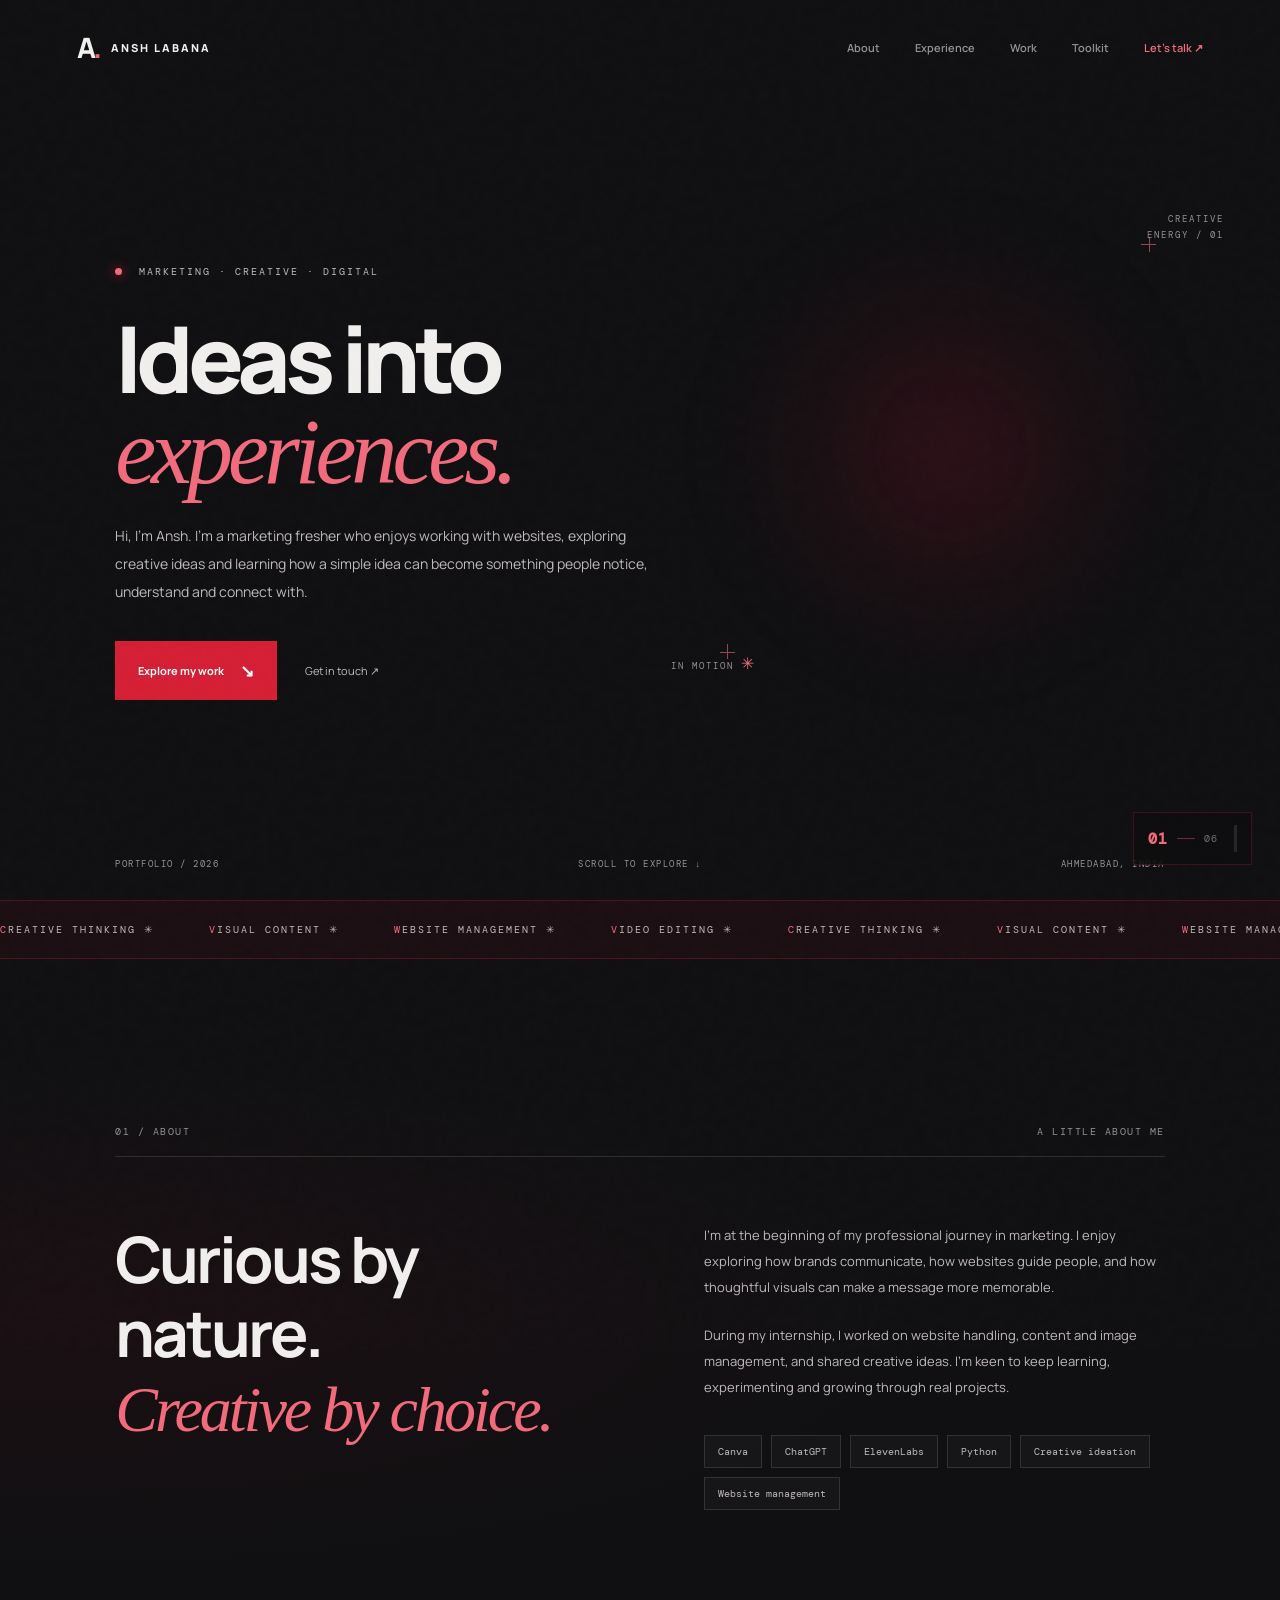
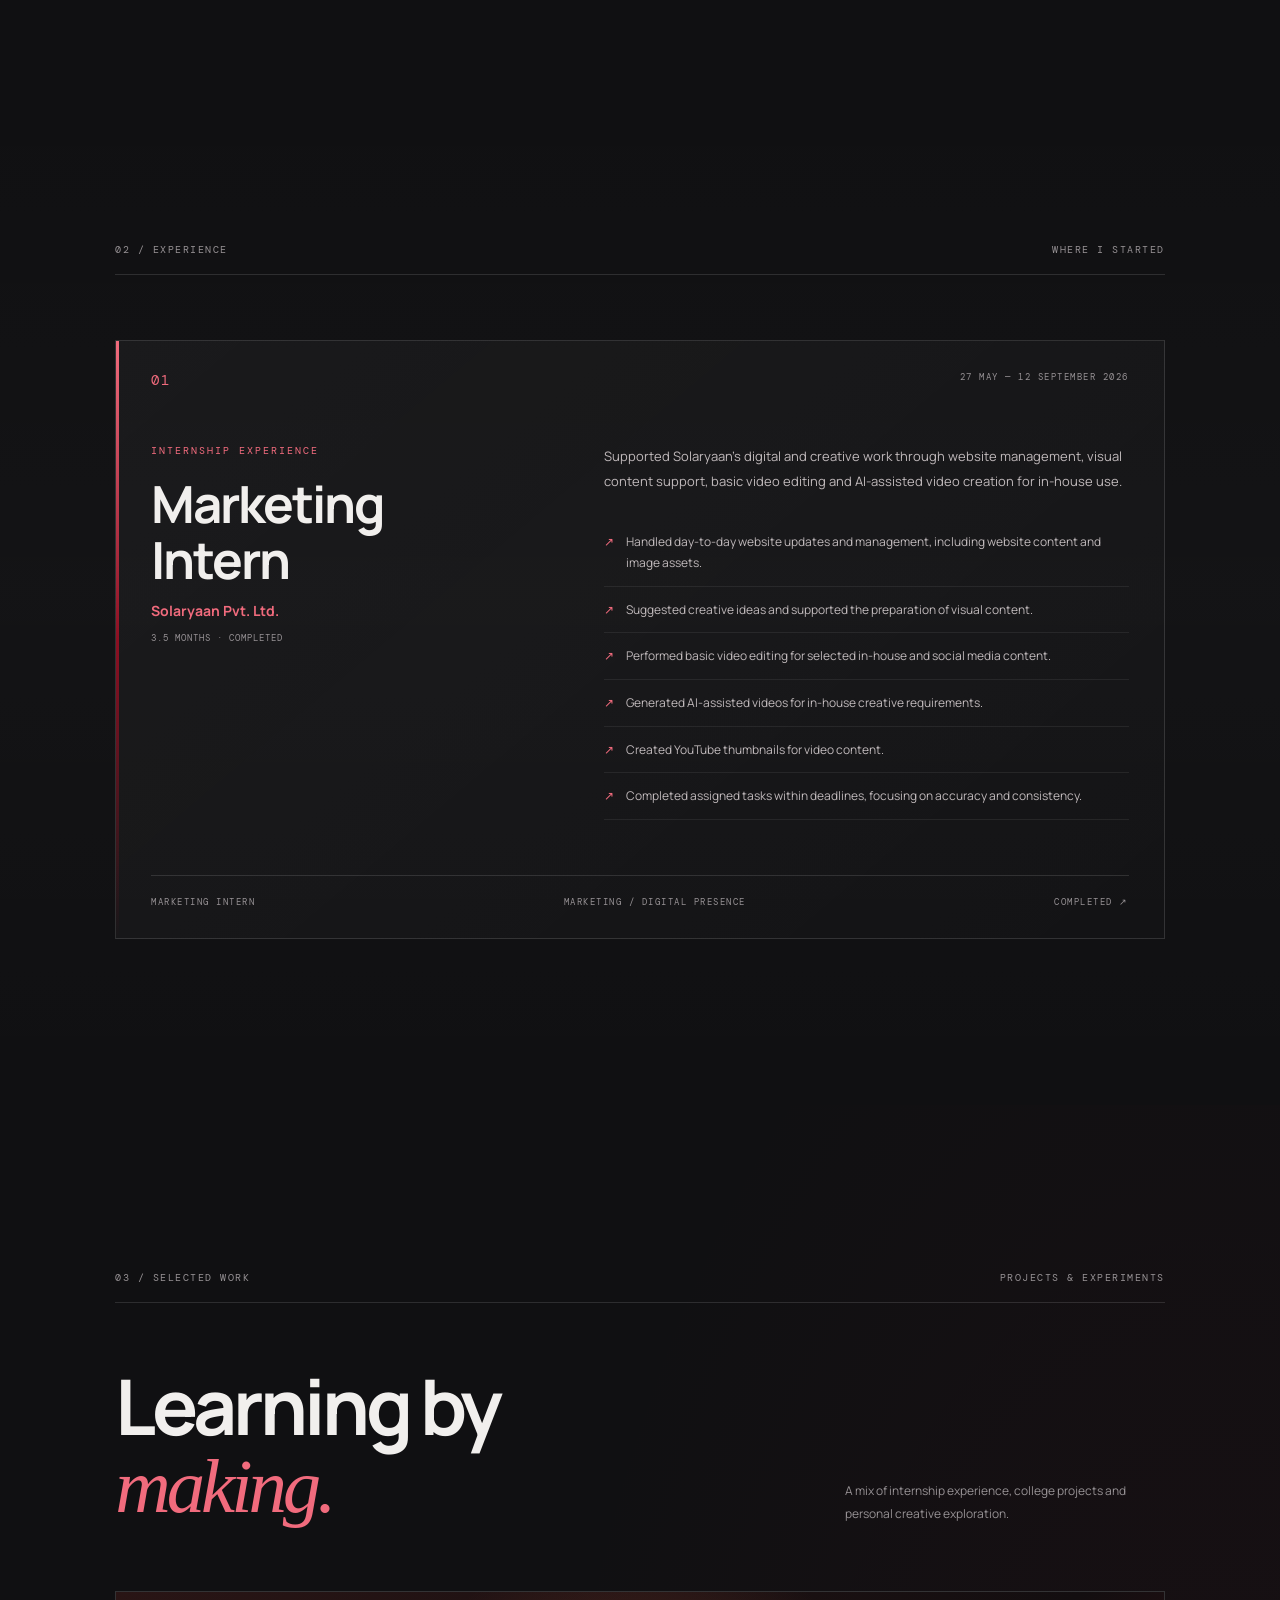
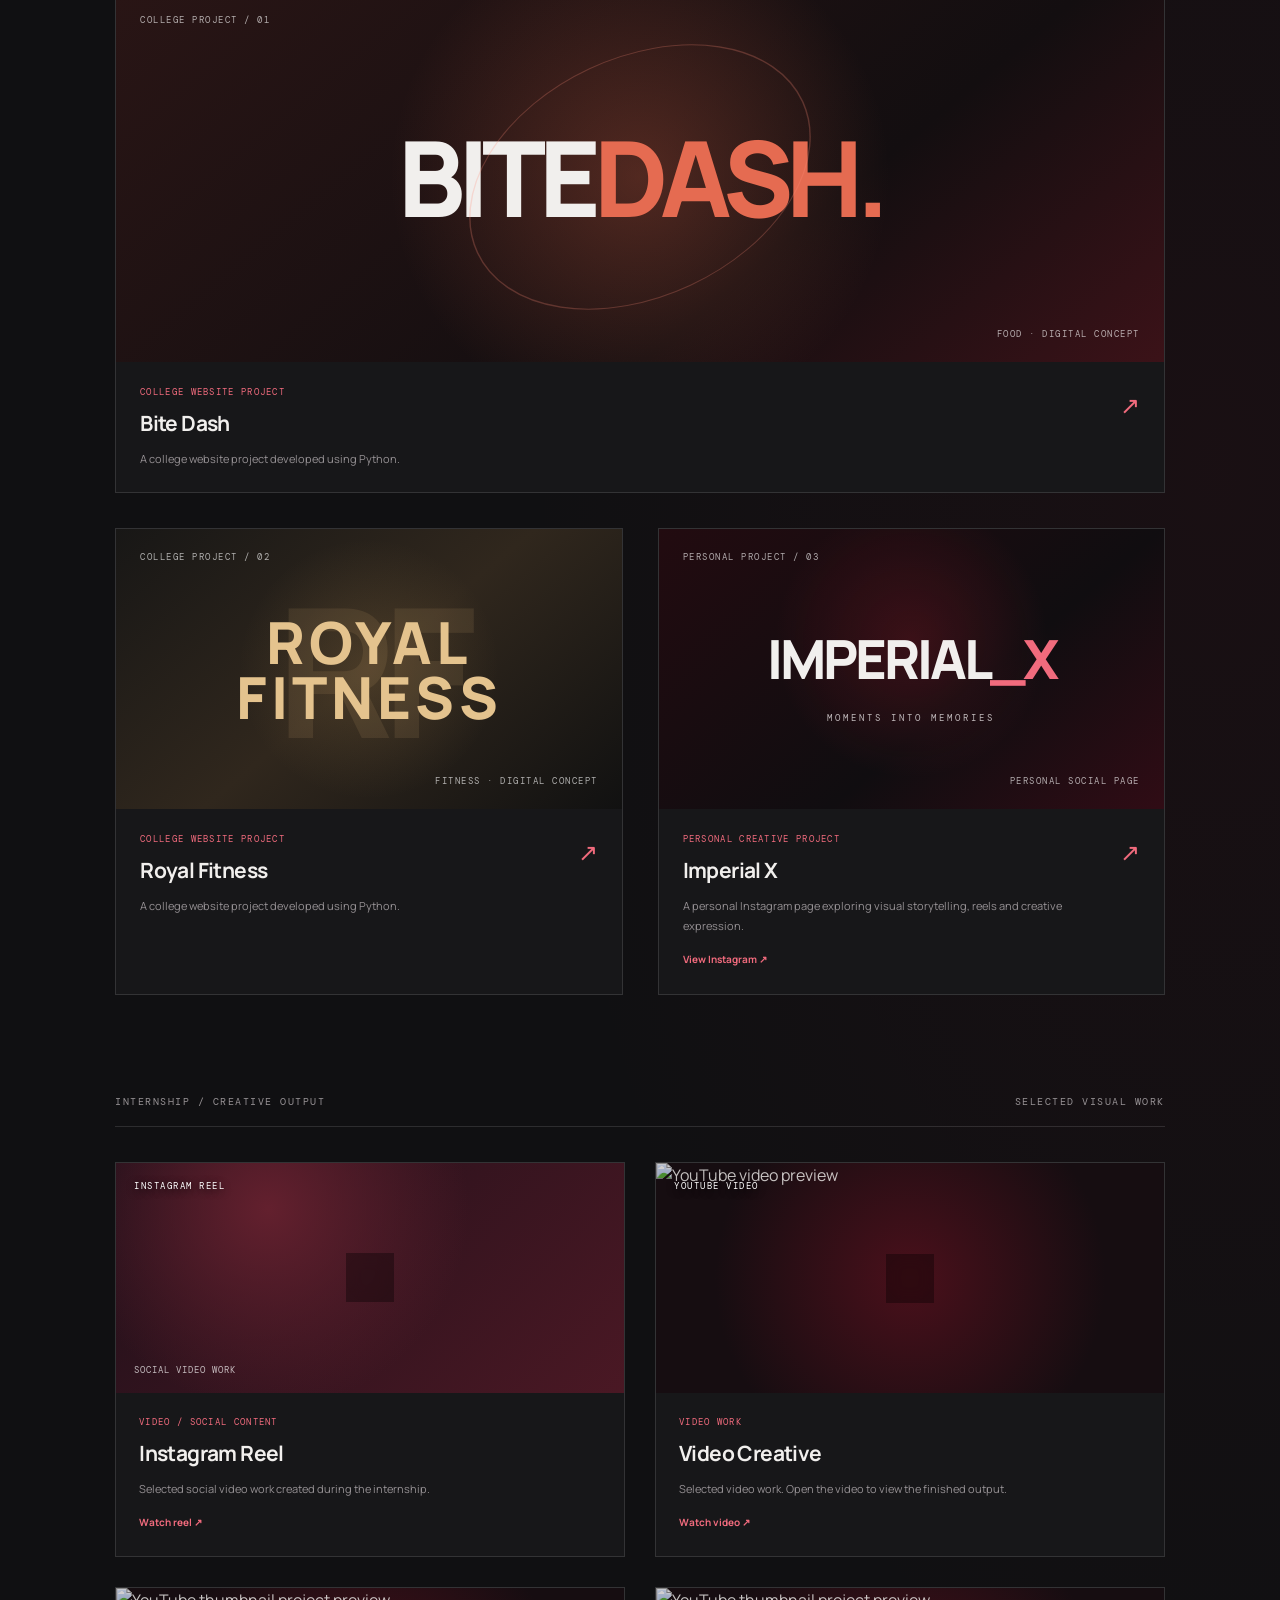
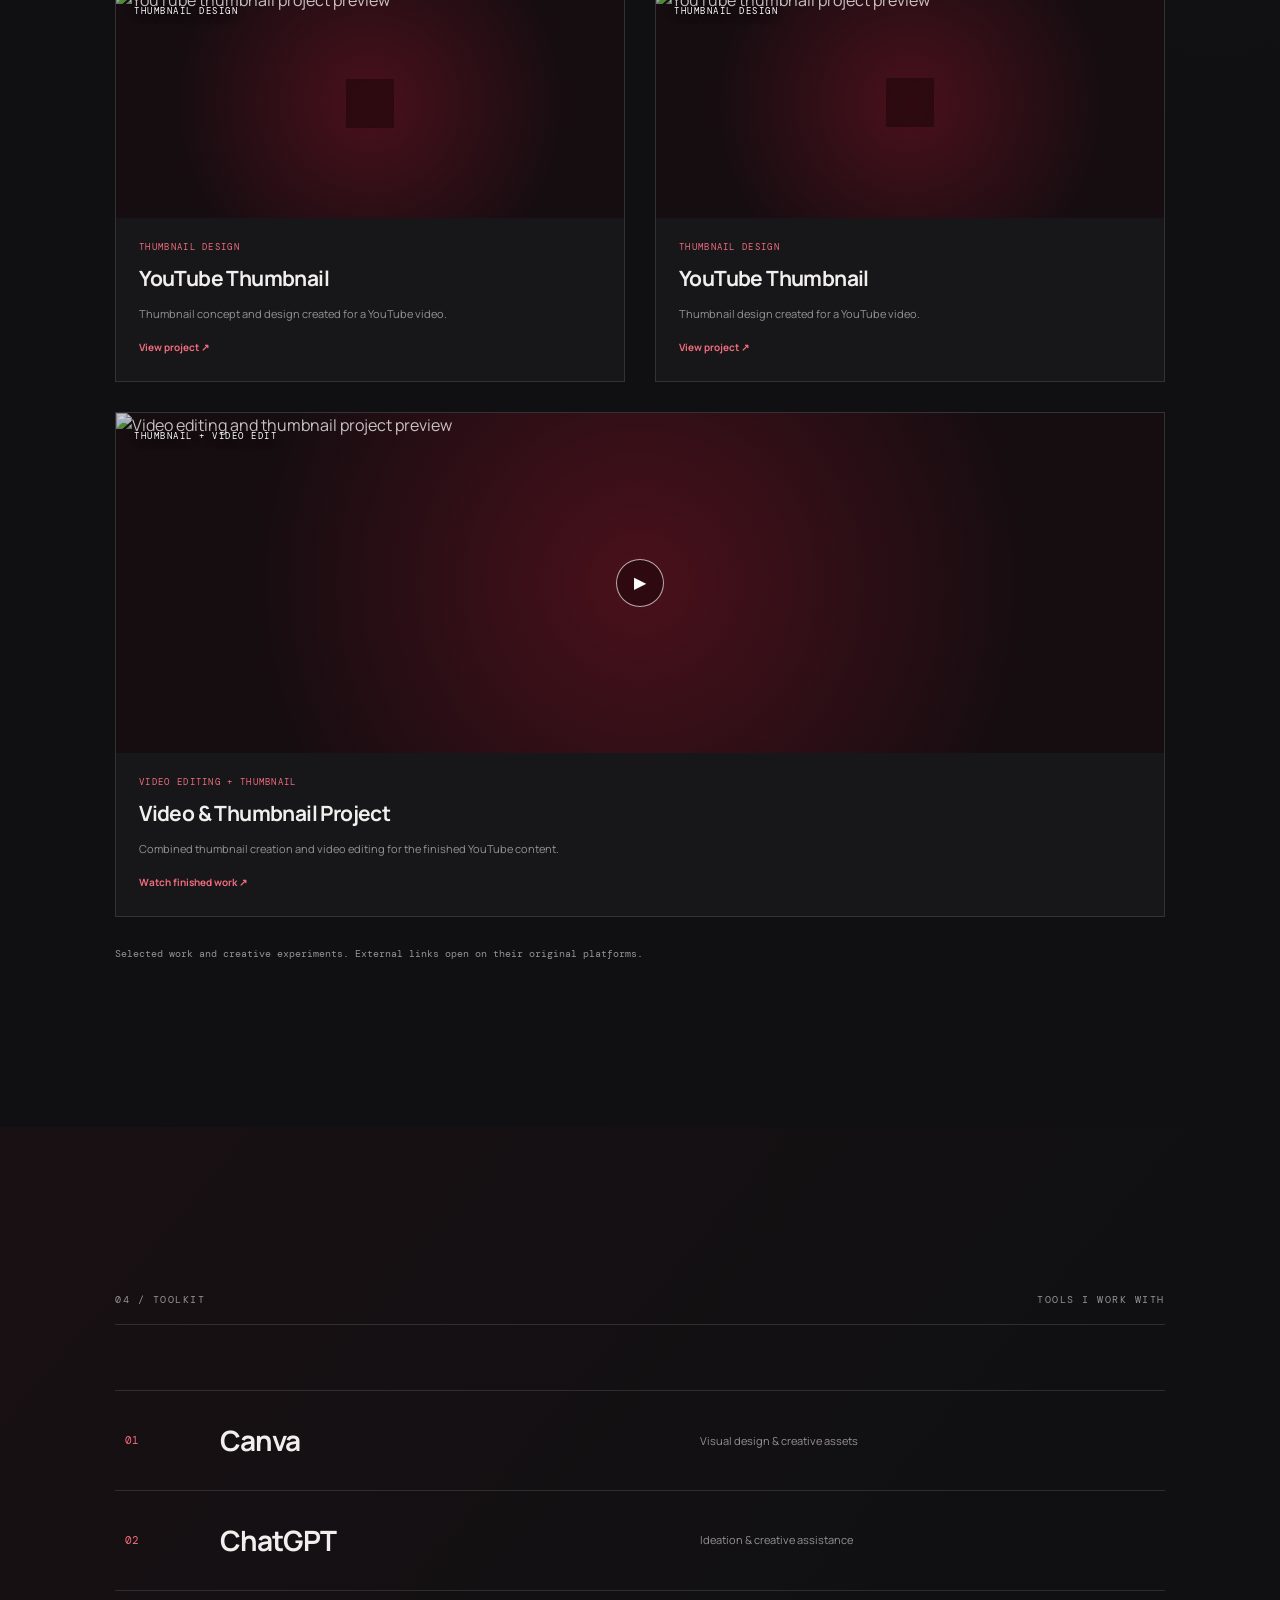
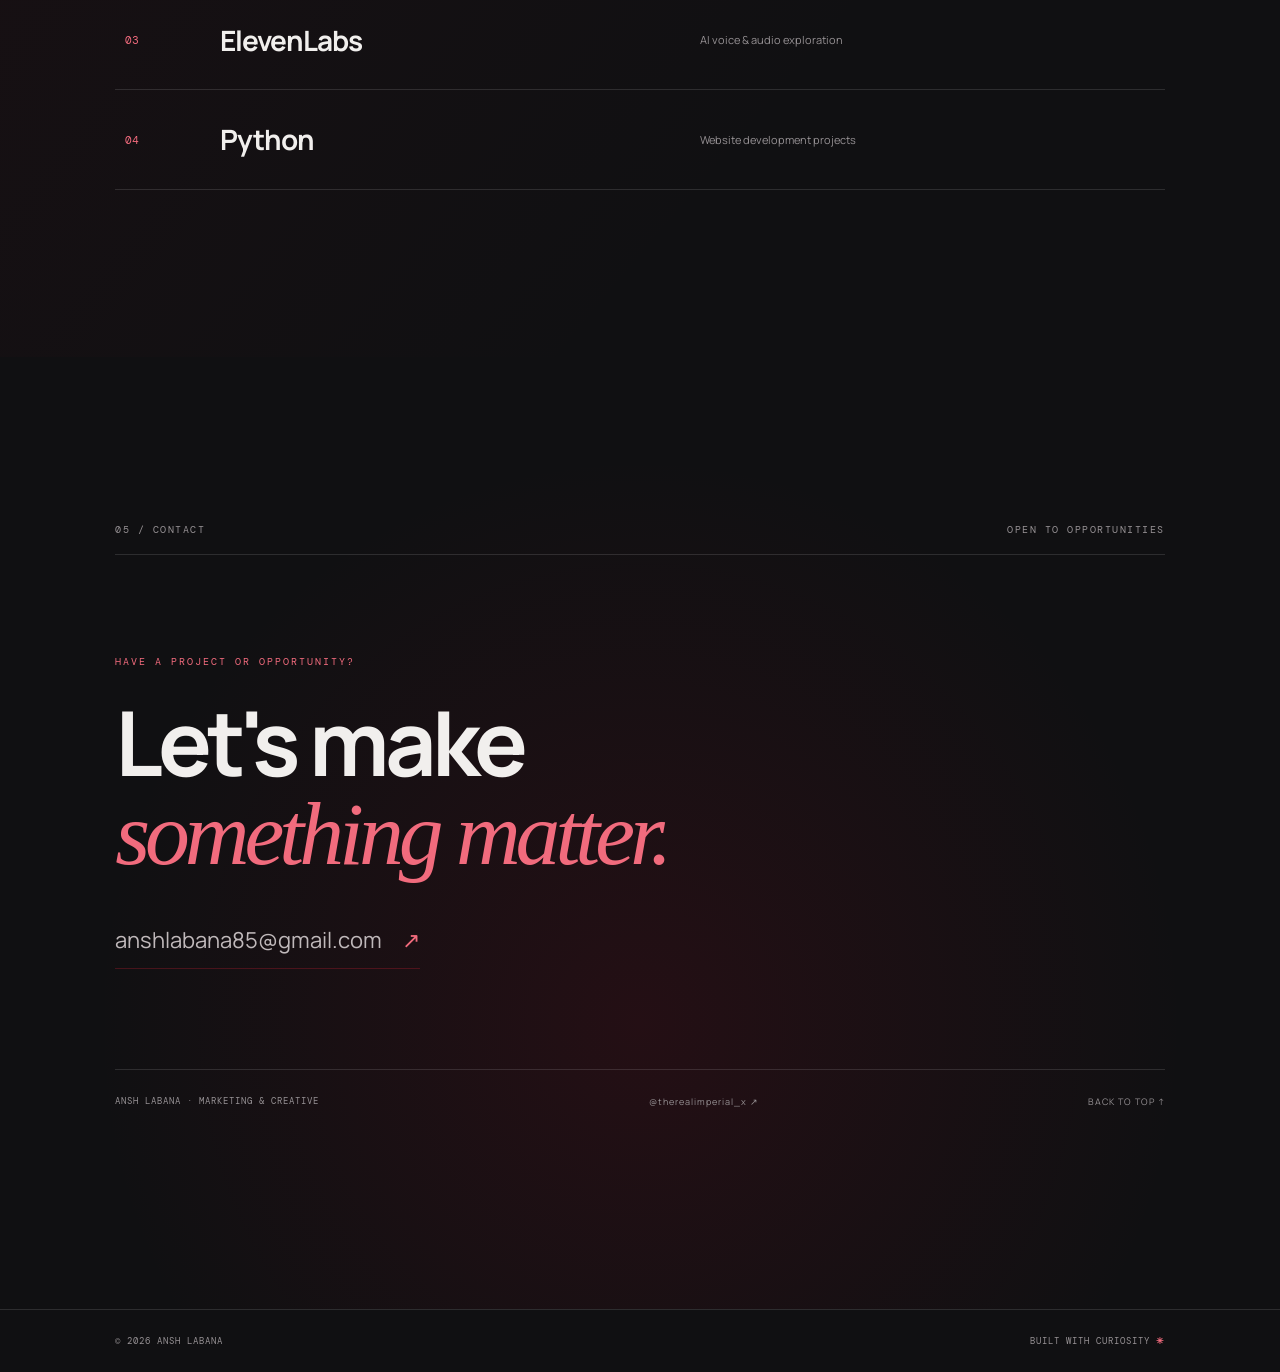
==== ansh_labana_portfolio/index.html @ 44a699cf "Initial portfolio upload" ====
<!DOCTYPE html>
<html lang="en">
<head>
  <meta charset="UTF-8">
  <meta name="viewport" content="width=device-width, initial-scale=1.0">
  <meta name="theme-color" content="#101012">
  <script src="script.js"></script>

  <meta name="description" content="Ansh Labana — Marketing fresher, creative thinker and digital experience enthusiast.">

  <title>Ansh Labana | Creative Portfolio</title>

  <!-- Google Fonts -->
  <link rel="preconnect" href="https://fonts.googleapis.com">
  <link rel="preconnect" href="https://fonts.gstatic.com" crossorigin>

  <link href="https://fonts.googleapis.com/css2?family=DM+Mono:wght@400;500&family=Manrope:wght@400;500;600;700;800&display=swap" rel="stylesheet">

  <!-- Main CSS -->
  <link rel="stylesheet" href="./style.css">

  <!-- Main JavaScript -->
  <script src="./script.js" defer></script>
</head>

<body>

  <!-- =====================================
       PAGE LOADER
  ====================================== -->

  <div class="page-loader">
    <div class="loader-mark">A<span>.</span></div>

    <div class="loader-track">
      <span></span>
    </div>

    <p>LOADING PORTFOLIO</p>
  </div>


  <!-- =====================================
       BACKGROUND EFFECTS
  ====================================== -->

  <div class="liquid-field" aria-hidden="true">

    <div class="liquid-blob liquid-blob-one"></div>

    <div class="liquid-blob liquid-blob-two"></div>

    <div class="liquid-blob liquid-blob-three"></div>

  </div>

  <div class="cursor-glow" aria-hidden="true"></div>

  <div class="noise" aria-hidden="true"></div>


  <!-- =====================================
       NAVIGATION
  ====================================== -->

  <header class="nav">

    <a href="#home" class="brand">

      <span class="brand-mark">A<span>.</span></span>

      <span class="brand-name">ANSH LABANA</span>

    </a>


    <nav class="main-nav" aria-label="Main navigation">

      <a href="#about">About</a>

      <a href="#experience">Experience</a>

      <a href="#work">Work</a>

      <a href="#toolkit">Toolkit</a>

      <a href="#contact" class="nav-contact">
        Let's talk <span>↗</span>
      </a>

    </nav>


    <button
      class="menu-toggle"
      type="button"
      aria-label="Toggle navigation"
      aria-expanded="false"
    >
      ☰
    </button>

  </header>


  <main>

    <!-- =====================================
         HERO SECTION
    ====================================== -->

    <section class="hero section" id="home">

      <div class="hero-grid" aria-hidden="true"></div>


      <div class="hero-copy reveal">

        <p class="eyebrow">
          <span class="live-dot"></span>
          MARKETING · CREATIVE · DIGITAL
        </p>


        <h1>
          Ideas into<br>
          <em>experiences.</em>
        </h1>


        <p class="hero-intro">
          Hi, I'm Ansh. I'm a marketing fresher who enjoys
          working with websites, exploring creative ideas
          and learning how a simple idea can become
          something people notice, understand and connect with.
        </p>


        <div class="hero-actions">

          <a href="#work" class="button button-primary">
            Explore my work <span>↘</span>
          </a>

          <a href="#contact" class="text-link">
            Get in touch <span>↗</span>
          </a>

        </div>

      </div>


      <!-- PIXEL FACE ANIMATION -->

      <div class="hero-art">

        <div class="face-aura"></div>


        <div class="pixel-face" id="pixelFace">

          <div class="pixel-face-grid" id="pixelFaceGrid"></div>

        </div>


        <div class="art-cross cross-one"></div>

        <div class="art-cross cross-two"></div>


        <div class="art-label label-top">
          CREATIVE<br>
          ENERGY / 01
        </div>


        <div class="art-label label-bottom">
          IN MOTION <span>✳</span>
        </div>

      </div>


      <div class="hero-foot">

        <span>PORTFOLIO / 2026</span>

        <span>SCROLL TO EXPLORE ↓</span>

        <span>AHMEDABAD, INDIA</span>

      </div>

    </section>


    <!-- =====================================
         MOVING TICKER
    ====================================== -->

    <section class="ticker">

      <div class="ticker-track">

        <span>CREATIVE THINKING ✳</span>

        <span>VISUAL CONTENT ✳</span>

        <span>WEBSITE MANAGEMENT ✳</span>

        <span>VIDEO EDITING ✳</span>

        <span>CREATIVE THINKING ✳</span>

        <span>VISUAL CONTENT ✳</span>

        <span>WEBSITE MANAGEMENT ✳</span>

        <span>VIDEO EDITING ✳</span>

      </div>

    </section>


    <!-- =====================================
         ABOUT SECTION
    ====================================== -->

    <section class="about section" id="about">

      <div class="section-kicker reveal">

        <span>01 / ABOUT</span>

        <span>A LITTLE ABOUT ME</span>

      </div>


      <div class="about-layout">

        <h2 class="reveal">
          Curious by nature.<br>
          <span>Creative by choice.</span>
        </h2>


        <div class="about-body reveal">

          <p>
            I'm at the beginning of my professional journey
            in marketing. I enjoy exploring how brands
            communicate, how websites guide people, and
            how thoughtful visuals can make a message
            more memorable.
          </p>


          <p>
            During my internship, I worked on website
            handling, content and image management,
            and shared creative ideas. I'm keen to keep
            learning, experimenting and growing through
            real projects.
          </p>


          <div class="skill-chips">

            <span>Canva</span>

            <span>ChatGPT</span>

            <span>ElevenLabs</span>

            <span>Python</span>

            <span>Creative ideation</span>

            <span>Website management</span>

          </div>

        </div>

      </div>

    </section>


    <!-- =====================================
         EXPERIENCE SECTION
    ====================================== -->

    <section class="experience section" id="experience">

      <div class="section-kicker reveal">

        <span>02 / EXPERIENCE</span>

        <span>WHERE I STARTED</span>

      </div>


      <article class="experience-card reveal">


        <div class="exp-top">

          <span class="exp-index">01</span>

          <span class="exp-date">
            27 MAY — 12 SEPTEMBER 2026
          </span>

        </div>


        <div class="exp-main">


          <div class="exp-heading">

            <p class="eyebrow red">
              INTERNSHIP EXPERIENCE
            </p>


            <h3>Marketing Intern</h3>


            <p class="company">
              Solaryaan Pvt. Ltd.
            </p>


            <p class="duration">
              3.5 MONTHS · COMPLETED
            </p>

          </div>


          <div class="exp-description">

            <p>
              Supported Solaryaan's digital and creative
              work through website management, visual
              content support, basic video editing and
              AI-assisted video creation for in-house use.
            </p>


            <ul>

              <li>
                Handled day-to-day website updates and
                management, including website content
                and image assets.
              </li>

              <li>
                Suggested creative ideas and supported
                the preparation of visual content.
              </li>

              <li>
                Performed basic video editing for selected
                in-house and social media content.
              </li>

              <li>
                Generated AI-assisted videos for
                in-house creative requirements.
              </li>

              <li>
                Created YouTube thumbnails for video content.
              </li>

              <li>
                Completed assigned tasks within deadlines,
                focusing on accuracy and consistency.
              </li>

            </ul>

          </div>

        </div>


        <div class="exp-bottom">

          <span>MARKETING INTERN</span>

          <span>MARKETING / DIGITAL PRESENCE</span>

          <span>COMPLETED ↗</span>

        </div>

      </article>

    </section>


    <!-- =====================================
         WORK SECTION
    ====================================== -->

    <section class="work section" id="work">

      <div class="section-kicker reveal">

        <span>03 / SELECTED WORK</span>

        <span>PROJECTS & EXPERIMENTS</span>

      </div>


      <div class="work-heading reveal">

        <h2>
          Learning by<br>
          <em>making.</em>
        </h2>


        <p>
          A mix of internship experience, college projects
          and personal creative exploration.
        </p>

      </div>


      <div class="project-grid">


        <!-- BITE DASH -->

        <article class="project-card project-wide reveal">

          <div class="project-visual bite">

            <span class="visual-tag">
              COLLEGE PROJECT / 01
            </span>


            <div class="bite-type">
              BITE<span>DASH.</span>
            </div>


            <div class="visual-orbit"></div>


            <div class="visual-caption">
              FOOD · DIGITAL CONCEPT
            </div>

          </div>


          <div class="project-meta">

            <div>

              <span class="project-type">
                COLLEGE WEBSITE PROJECT
              </span>

              <h3>Bite Dash</h3>

              <p>
                A college website project developed
                using Python.
              </p>

            </div>

            <span class="project-arrow">↗</span>

          </div>

        </article>


        <!-- ROYAL FITNESS -->

        <article class="project-card reveal">

          <div class="project-visual royal">

            <span class="visual-tag">
              COLLEGE PROJECT / 02
            </span>


            <div class="royal-monogram">RF</div>


            <div class="royal-type">
              ROYAL<br>
              FITNESS
            </div>


            <div class="visual-caption">
              FITNESS · DIGITAL CONCEPT
            </div>

          </div>


          <div class="project-meta">

            <div>

              <span class="project-type">
                COLLEGE WEBSITE PROJECT
              </span>

              <h3>Royal Fitness</h3>

              <p>
                A college website project developed
                using Python.
              </p>

            </div>

            <span class="project-arrow">↗</span>

          </div>

        </article>


        <!-- IMPERIAL X -->

        <article class="project-card reveal">

          <div class="project-visual imperial">

            <span class="visual-tag">
              PERSONAL PROJECT / 03
            </span>


            <div class="imperial-word">
              IMPERIAL<span>_X</span>
            </div>


            <div class="imperial-sub">
              MOMENTS INTO MEMORIES
            </div>


            <div class="visual-caption">
              PERSONAL SOCIAL PAGE
            </div>

          </div>


          <div class="project-meta">

            <div>

              <span class="project-type">
                PERSONAL CREATIVE PROJECT
              </span>

              <h3>Imperial X</h3>

              <p>
                A personal Instagram page exploring
                visual storytelling, reels and
                creative expression.
              </p>


              <a
                class="inline-link"
                href="https://www.instagram.com/therealimperial_x/"
                target="_blank"
                rel="noopener noreferrer"
              >
                View Instagram ↗
              </a>

            </div>

            <span class="project-arrow">↗</span>

          </div>

        </article>


      </div>


      <!-- INTERNSHIP CREATIVE WORK -->

      <div class="section-kicker work-sub-kicker reveal">

        <span>INTERNSHIP / CREATIVE OUTPUT</span>

        <span>SELECTED VISUAL WORK</span>

      </div>


      <div class="media-work-grid">


        <!-- INSTAGRAM REEL -->

        <article class="media-work-card reveal">

          <a
            class="media-thumb instagram-thumb"
            href="https://www.instagram.com/reel/DbDmTkGNTZc/"
            target="_blank"
            rel="noopener noreferrer"
            aria-label="Watch Instagram reel"
          >

            <span class="media-platform">
              INSTAGRAM REEL
            </span>

            <span class="media-play">↗</span>

            <span class="media-caption">
              SOCIAL VIDEO WORK
            </span>

          </a>


          <div class="media-work-meta">

            <span class="project-type">
              VIDEO / SOCIAL CONTENT
            </span>

            <h3>Instagram Reel</h3>

            <p>
              Selected social video work created
              during the internship.
            </p>


            <a
              class="inline-link"
              href="https://www.instagram.com/reel/DbDmTkGNTZc/"
              target="_blank"
              rel="noopener noreferrer"
            >
              Watch reel ↗
            </a>

          </div>

        </article>


        <!-- YOUTUBE VIDEO -->

        <article class="media-work-card reveal">

          <a
            class="media-thumb youtube-thumb"
            href="https://youtu.be/lfKjuf1GdGk"
            target="_blank"
            rel="noopener noreferrer"
            aria-label="Watch YouTube video"
          >

            <img
              src="https://img.youtube.com/vi/lfKjuf1GdGk/hqdefault.jpg"
              alt="YouTube video preview"
              loading="lazy"
            >

            <span class="media-platform">
              YOUTUBE VIDEO
            </span>

            <span class="media-play">▶</span>

          </a>


          <div class="media-work-meta">

            <span class="project-type">
              VIDEO WORK
            </span>

            <h3>Video Creative</h3>

            <p>
              Selected video work. Open the video
              to view the finished output.
            </p>


            <a
              class="inline-link"
              href="https://youtu.be/lfKjuf1GdGk"
              target="_blank"
              rel="noopener noreferrer"
            >
              Watch video ↗
            </a>

          </div>

        </article>


        <!-- THUMBNAIL ONE -->

        <article class="media-work-card reveal">

          <a
            class="media-thumb youtube-thumb"
            href="https://youtu.be/91ljwgh9lTw"
            target="_blank"
            rel="noopener noreferrer"
            aria-label="View YouTube thumbnail project"
          >

            <img
              src="https://img.youtube.com/vi/91ljwgh9lTw/hqdefault.jpg"
              alt="YouTube thumbnail project preview"
              loading="lazy"
            >

            <span class="media-platform">
              THUMBNAIL DESIGN
            </span>

            <span class="media-play">↗</span>

          </a>


          <div class="media-work-meta">

            <span class="project-type">
              THUMBNAIL DESIGN
            </span>

            <h3>YouTube Thumbnail</h3>

            <p>
              Thumbnail concept and design created
              for a YouTube video.
            </p>


            <a
              class="inline-link"
              href="https://youtu.be/91ljwgh9lTw"
              target="_blank"
              rel="noopener noreferrer"
            >
              View project ↗
            </a>

          </div>

        </article>


        <!-- THUMBNAIL TWO -->

        <article class="media-work-card reveal">

          <a
            class="media-thumb youtube-thumb"
            href="https://youtu.be/ZfUaRl8HooA"
            target="_blank"
            rel="noopener noreferrer"
            aria-label="View YouTube thumbnail project"
          >

            <img
              src="https://img.youtube.com/vi/ZfUaRl8HooA/hqdefault.jpg"
              alt="YouTube thumbnail project preview"
              loading="lazy"
            >

            <span class="media-platform">
              THUMBNAIL DESIGN
            </span>

            <span class="media-play">↗</span>

          </a>


          <div class="media-work-meta">

            <span class="project-type">
              THUMBNAIL DESIGN
            </span>

            <h3>YouTube Thumbnail</h3>

            <p>
              Thumbnail design created for
              a YouTube video.
            </p>


            <a
              class="inline-link"
              href="https://youtu.be/ZfUaRl8HooA"
              target="_blank"
              rel="noopener noreferrer"
            >
              View project ↗
            </a>

          </div>

        </article>


        <!-- VIDEO + THUMBNAIL -->

        <article class="media-work-card media-work-feature reveal">

          <a
            class="media-thumb youtube-thumb"
            href="https://www.youtube.com/watch?v=d0cfxO3Bwk4"
            target="_blank"
            rel="noopener noreferrer"
            aria-label="Watch video and thumbnail project"
          >

            <img
              src="https://img.youtube.com/vi/d0cfxO3Bwk4/hqdefault.jpg"
              alt="Video editing and thumbnail project preview"
              loading="lazy"
            >

            <span class="media-platform">
              THUMBNAIL + VIDEO EDIT
            </span>

            <span class="media-play">▶</span>

          </a>


          <div class="media-work-meta">

            <span class="project-type">
              VIDEO EDITING + THUMBNAIL
            </span>

            <h3>Video & Thumbnail Project</h3>

            <p>
              Combined thumbnail creation and
              video editing for the finished
              YouTube content.
            </p>


            <a
              class="inline-link"
              href="https://www.youtube.com/watch?v=d0cfxO3Bwk4"
              target="_blank"
              rel="noopener noreferrer"
            >
              Watch finished work ↗
            </a>

          </div>

        </article>


      </div>


      <p class="work-note">
        Selected work and creative experiments.
        External links open on their original platforms.
      </p>

    </section>


    <!-- =====================================
         TOOLKIT SECTION
    ====================================== -->

    <section class="toolkit section" id="toolkit">

      <div class="section-kicker reveal">

        <span>04 / TOOLKIT</span>

        <span>TOOLS I WORK WITH</span>

      </div>


      <div class="tool-list">


        <div class="tool-row">

          <span>01</span>

          <strong>Canva</strong>

          <small>Visual design & creative assets</small>

        </div>


        <div class="tool-row">

          <span>02</span>

          <strong>ChatGPT</strong>

          <small>Ideation & creative assistance</small>

        </div>


        <div class="tool-row">

          <span>03</span>

          <strong>ElevenLabs</strong>

          <small>AI voice & audio exploration</small>

        </div>


        <div class="tool-row">

          <span>04</span>

          <strong>Python</strong>

          <small>Website development projects</small>

        </div>


      </div>

    </section>


    <!-- =====================================
         CONTACT SECTION
    ====================================== -->

    <section class="contact section" id="contact">

      <div class="section-kicker reveal">

        <span>05 / CONTACT</span>

        <span>OPEN TO OPPORTUNITIES</span>

      </div>


      <div class="contact-inner reveal">

        <p class="eyebrow red">
          HAVE A PROJECT OR OPPORTUNITY?
        </p>


        <h2>
          Let's make<br>
          <em>something matter.</em>
        </h2>


        <a
          class="email-link"
          href="mailto:anshlabana85@gmail.com"
        >
          anshlabana85@gmail.com <span>↗</span>
        </a>


        <div class="contact-bottom">

          <span>
            ANSH LABANA · MARKETING & CREATIVE
          </span>


          <a
            href="https://www.instagram.com/therealimperial_x/"
            target="_blank"
            rel="noopener noreferrer"
          >
            @therealimperial_x ↗
          </a>


          <a href="#home">
            BACK TO TOP ↑
          </a>

        </div>

      </div>

    </section>

  </main>


  <!-- =====================================
       FOOTER
  ====================================== -->

  <footer>

    <span>
      © <span id="currentYear">2026</span> ANSH LABANA
    </span>

    <span>
      BUILT WITH CURIOSITY <b>✳</b>
    </span>

  </footer>


  <!-- =====================================
       SECTION SCROLL COUNTER
  ====================================== -->

  <div class="section-counter" aria-label="Section progress">

    <span class="counter-current">01</span>

    <span class="counter-divider"></span>

    <span class="counter-total">06</span>

    <span class="counter-track">
      <span class="counter-fill"></span>
    </span>

  </div>


</body>
</html>
---- ansh_labana_portfolio/style.css ----
/* =========================================
   ANSH LABANA — CREATIVE PORTFOLIO
   V1 / METALLIC CRIMSON EDITION
========================================= */


/* =========================================
   01. ROOT & RESET
========================================= */

:root {
  --bg: #101012;
  --bg-deep: #09090b;
  --panel: #171719;
  --panel-light: #202023;

  --text: #f1efed;
  --muted: #969194;
  --muted-light: #c0b9bb;

  --red: #d51f35;
  --red-light: #f16b7d;
  --red-dark: #8d0f22;
  --red-deep: #390812;

  --line: rgba(255, 255, 255, .12);
  --red-line: rgba(213, 31, 53, .28);

  --font-main: "Manrope", sans-serif;
  --font-mono: "DM Mono", monospace;

  --pointer-x: 50vw;
  --pointer-y: 50vh;

  --section-space: clamp(100px, 13vw, 180px);
}

* {
  margin: 0;
  padding: 0;
  box-sizing: border-box;
}

html {
  scroll-behavior: smooth;
  scroll-padding-top: 90px;
  background: var(--bg);
}

body {
  min-width: 320px;
  overflow-x: hidden;
  background: var(--bg);
  color: var(--text);
  font-family: var(--font-main);
  line-height: 1.6;
  -webkit-font-smoothing: antialiased;
}

body,
button,
a {
  font-family: var(--font-main);
}

a {
  color: inherit;
  text-decoration: none;
}

button {
  color: inherit;
}

button,
a {
  -webkit-tap-highlight-color: transparent;
}

button:focus-visible,
a:focus-visible {
  outline: 2px solid var(--red-light);
  outline-offset: 5px;
}

img {
  display: block;
  max-width: 100%;
}

::selection {
  background: var(--red);
  color: white;
}


/* =========================================
   02. BACKGROUND TEXTURE
========================================= */

body::before {
  content: "";
  position: fixed;
  inset: 0;
  z-index: -4;
  pointer-events: none;

  background:
    radial-gradient(
      ellipse at 50% 0%,
      rgba(100, 12, 28, .14),
      transparent 55%
    ),
    linear-gradient(
      135deg,
      #111113 0%,
      #0d0d0f 55%,
      #12090c 100%
    );
}

.noise {
  position: fixed;
  inset: -50%;
  z-index: 80;
  pointer-events: none;
  opacity: .035;

  background-image: url(
    "data:image/svg+xml,%3Csvg viewBox='0 0 180 180' xmlns='http://www.w3.org/2000/svg'%3E%3Cfilter id='n'%3E%3CfeTurbulence type='fractalNoise' baseFrequency='.9' numOctaves='3' stitchTiles='stitch'/%3E%3C/filter%3E%3Crect width='100%25' height='100%25' filter='url(%23n)' opacity='.45'/%3E%3C/svg%3E"
  );

  animation: noise-shift .25s steps(2) infinite;
}

@keyframes noise-shift {
  0% {
    transform: translate(0, 0);
  }

  25% {
    transform: translate(2%, -2%);
  }

  50% {
    transform: translate(-2%, 2%);
  }

  75% {
    transform: translate(2%, 2%);
  }

  100% {
    transform: translate(-2%, -2%);
  }
}


/* =========================================
   03. METALLIC LIQUID BACKGROUND
========================================= */

.liquid-field {
  position: fixed;
  inset: 0;
  z-index: -2;
  overflow: hidden;
  pointer-events: none;
  isolation: isolate;
}

.liquid-field::before {
  content: "";
  position: absolute;
  inset: 0;

  background:
    radial-gradient(
      circle at var(--pointer-x) var(--pointer-y),
      rgba(150, 12, 38, .17),
      transparent 24%
    );

  transition: opacity .3s ease;
}

.liquid-blob {
  position: absolute;
  width: 480px;
  aspect-ratio: 1;
  border-radius: 48% 52% 64% 36% / 42% 40% 60% 58%;

  background:
    radial-gradient(
      circle at 32% 28%,
      rgba(244, 90, 112, .48),
      transparent 22%
    ),
    radial-gradient(
      circle at 68% 65%,
      rgba(113, 8, 28, .9),
      transparent 45%
    ),
    linear-gradient(
      145deg,
      #5d0b1c 0%,
      #a71832 28%,
      #380812 65%,
      #160509 100%
    );

  box-shadow:
    inset 18px 18px 45px rgba(255, 130, 145, .12),
    inset -25px -25px 60px rgba(0, 0, 0, .65),
    0 0 100px rgba(130, 8, 30, .18);

  filter: blur(55px);
  opacity: .18;
  mix-blend-mode: screen;
}

.liquid-blob-one {
  width: 520px;
  left: calc(var(--pointer-x) - 260px);
  top: calc(var(--pointer-y) - 260px);

  transition:
    left .8s cubic-bezier(.2, .7, .2, 1),
    top .8s cubic-bezier(.2, .7, .2, 1);
}

.liquid-blob-two {
  width: 650px;
  right: -250px;
  top: 15%;
  opacity: .13;
  animation: liquid-drift 16s ease-in-out infinite alternate;
}

.liquid-blob-three {
  width: 520px;
  left: -220px;
  bottom: 0;
  opacity: .11;
  animation: liquid-drift 20s ease-in-out infinite alternate-reverse;
}

@keyframes liquid-drift {
  0% {
    transform: translate3d(0, 0, 0) rotate(0deg) scale(1);
    border-radius: 48% 52% 64% 36% / 42% 40% 60% 58%;
  }

  50% {
    transform: translate3d(55px, -35px, 0) rotate(35deg) scale(1.12);
    border-radius: 60% 40% 38% 62% / 52% 62% 38% 48%;
  }

  100% {
    transform: translate3d(-25px, 35px, 0) rotate(80deg) scale(.95);
    border-radius: 35% 65% 55% 45% / 60% 35% 65% 40%;
  }
}

.cursor-glow {
  position: fixed;
  left: 50%;
  top: 50%;
  width: 300px;
  height: 300px;
  z-index: -1;
  pointer-events: none;

  transform: translate(-50%, -50%);
  border-radius: 50%;

  background:
    radial-gradient(
      circle,
      rgba(196, 24, 53, .13),
      rgba(125, 10, 31, .06) 42%,
      transparent 70%
    );

  filter: blur(25px);
  opacity: .75;
}


/* =========================================
   04. PAGE LOADER
========================================= */

.page-loader {
  position: fixed;
  inset: 0;
  z-index: 9999;

  display: flex;
  flex-direction: column;
  justify-content: center;
  align-items: center;
  gap: 24px;

  background: #0b0b0d;

  transition:
    opacity .7s ease,
    visibility .7s ease;
}

.page-loader.is-hidden {
  opacity: 0;
  visibility: hidden;
  pointer-events: none;
}

.loader-mark {
  font-size: 54px;
  font-weight: 800;
  letter-spacing: -5px;
}

.loader-mark span {
  color: var(--red-light);
}

.loader-track {
  width: 130px;
  height: 2px;
  overflow: hidden;
  background: rgba(255, 255, 255, .12);
}

.loader-track span {
  display: block;
  width: 100%;
  height: 100%;
  background: var(--red);
  transform: scaleX(0);
  transform-origin: left;
  animation: loader-progress 1.8s ease forwards;
}

.page-loader p {
  color: var(--muted);
  font: 10px var(--font-mono);
  letter-spacing: 3px;
}

@keyframes loader-progress {
  to {
    transform: scaleX(1);
  }
}


/* =========================================
   05. NAVIGATION
========================================= */

.nav {
  position: fixed;
  inset: 0 0 auto 0;
  z-index: 100;

  display: flex;
  align-items: center;
  justify-content: space-between;

  padding: 25px 6vw;

  border-bottom: 1px solid transparent;

  transition:
    background .35s ease,
    padding .35s ease,
    border-color .35s ease,
    backdrop-filter .35s ease;
}

.nav.scrolled {
  padding-top: 16px;
  padding-bottom: 16px;

  background: rgba(13, 13, 15, .86);
  border-bottom-color: rgba(255, 255, 255, .08);
  backdrop-filter: blur(20px);
}

.brand {
  display: flex;
  align-items: center;
  gap: 12px;
}

.brand-mark {
  font-size: 28px;
  font-weight: 800;
  letter-spacing: -3px;
}

.brand-mark span {
  color: var(--red-light);
}

.brand-name {
  font-size: 11px;
  font-weight: 800;
  letter-spacing: 2px;
}

.main-nav {
  display: flex;
  align-items: center;
  gap: 35px;
}

.main-nav a {
  position: relative;
  color: var(--muted);
  font-size: 11px;
  font-weight: 600;
  transition: color .25s ease;
}

.main-nav a::after {
  content: "";
  position: absolute;
  left: 0;
  bottom: -6px;
  width: 100%;
  height: 1px;
  background: var(--red-light);
  transform: scaleX(0);
  transform-origin: right;
  transition: transform .3s ease;
}

.main-nav a:hover {
  color: var(--text);
}

.main-nav a:hover::after {
  transform: scaleX(1);
  transform-origin: left;
}

.main-nav .nav-contact {
  color: var(--red-light);
}

.menu-toggle {
  display: none;
  width: 42px;
  height: 42px;
  border: 1px solid var(--line);
  background: var(--panel);
  cursor: pointer;
  font-size: 20px;
}


/* =========================================
   06. COMMON SECTION SETTINGS
========================================= */

.section {
  position: relative;
  padding: var(--section-space) 9vw;
}

.section-kicker {
  display: flex;
  justify-content: space-between;
  align-items: center;
  gap: 20px;

  padding-bottom: 18px;
  margin-bottom: 65px;

  border-bottom: 1px solid var(--line);

  color: var(--muted);
  font: 10px var(--font-mono);
  letter-spacing: 1.5px;
}

.eyebrow {
  color: var(--muted-light);
  font: 10px var(--font-mono);
  letter-spacing: 2px;
}

.eyebrow.red {
  color: var(--red-light);
}

.red {
  color: var(--red-light);
}

.live-dot {
  display: inline-block;
  width: 7px;
  height: 7px;
  margin-right: 9px;
  border-radius: 50%;
  background: var(--red-light);
  box-shadow: 0 0 12px var(--red);
  animation: live-pulse 2s infinite;
}

@keyframes live-pulse {
  50% {
    opacity: .35;
    box-shadow: 0 0 3px var(--red);
  }
}


/* =========================================
   07. REVEAL ANIMATION
========================================= */

.reveal {
  opacity: 0;
  transform: translateY(32px);
  transition:
    opacity .8s ease,
    transform .8s cubic-bezier(.2, .7, .2, 1);
}

.reveal.visible {
  opacity: 1;
  transform: translateY(0);
}


/* =========================================
   08. HERO SECTION
========================================= */

.hero {
  min-height: 100vh;
  min-height: 100svh;

  display: flex;
  flex-direction: column;
  justify-content: center;

  padding-top: 150px;
  padding-bottom: 85px;

  overflow: hidden;
}

.hero-grid {
  position: absolute;
  inset: 0;
  z-index: -1;
  pointer-events: none;

  background-image:
    linear-gradient(rgba(255, 255, 255, .025) 1px, transparent 1px),
    linear-gradient(90deg, rgba(255, 255, 255, .025) 1px, transparent 1px);

  background-size: 85px 85px;

  mask-image: linear-gradient(
    to bottom,
    transparent,
    black 20%,
    black 75%,
    transparent
  );
}

.hero-copy {
  position: relative;
  z-index: 4;
  width: min(650px, 57%);
}

.hero-copy h1 {
  margin-top: 35px;
  margin-bottom: 25px;

  font-size: clamp(55px, 7.2vw, 105px);
  line-height: .98;
  font-weight: 800;
  letter-spacing: -6px;
}

.hero-copy h1 em {
  color: var(--red-light);
  font-family: Georgia, serif;
  font-weight: 400;
  letter-spacing: -5px;
}

.hero-intro {
  max-width: 550px;
  color: var(--muted-light);
  font-size: 14px;
  line-height: 2;
}

.hero-actions {
  display: flex;
  align-items: center;
  gap: 28px;
  margin-top: 35px;
}

.button {
  display: inline-flex;
  align-items: center;
  justify-content: center;
  gap: 16px;

  padding: 15px 22px;

  font-size: 11px;
  font-weight: 700;

  transition:
    background .3s ease,
    transform .3s ease,
    border-color .3s ease;
}

.button-primary {
  background: var(--red);
  color: white;
  border: 1px solid var(--red);
}

.button-primary:hover {
  background: #a91229;
  border-color: #e34459;
  transform: translateY(-3px);
}

.button-primary span {
  font-size: 17px;
}

.text-link {
  color: var(--muted-light);
  font-size: 11px;
  transition: color .3s ease;
}

.text-link:hover {
  color: var(--red-light);
}


/* =========================================
   09. PIXEL FACE — METALLIC CRIMSON
========================================= */

.hero-art {
  position: absolute;
  width: 48vw;
  height: 650px;
  right: 2vw;
  top: 14%;

  display: grid;
  place-items: center;

  perspective: 900px;
  isolation: isolate;
  z-index: 2;
  pointer-events: none;
}

.face-aura {
  position: absolute;
  width: 75%;
  aspect-ratio: 1;
  border-radius: 50%;

  background: radial-gradient(
    circle,
    rgba(180, 20, 48, .2),
    rgba(120, 10, 30, .08) 45%,
    transparent 70%
  );

  filter: blur(35px);
  animation: aura-breathe 5s ease-in-out infinite;
}

@keyframes aura-breathe {
  50% {
    opacity: .45;
    transform: scale(1.15);
  }
}

.pixel-face {
  --face-rotation: 0deg;
  --face-movement: 0px;

  position: absolute;
  left: 50%;
  top: 50%;

  width: min(34vw, 340px);
  aspect-ratio: 1;

  display: grid;
  place-items: center;

  transform:
    translate(-50%, calc(-50% + var(--face-movement)))
    rotate(var(--face-rotation));

  filter: drop-shadow(0 25px 45px rgba(130, 8, 30, .45));

  transition: filter .5s ease;

  animation: pixel-float 5s ease-in-out infinite;
  z-index: 2;
}

.pixel-face-grid {
  width: 100%;
  height: 100%;

  display: grid;

  grid-template-columns: repeat(15, 1fr);
  grid-template-rows: repeat(15, 1fr);

  gap: 2px;

  transform: rotate(-4deg);
}

.pixel {
  display: block;

  background: linear-gradient(
    145deg,
    #f07886 0%,
    #c82b43 25%,
    #771020 65%,
    #350810 100%
  );

  box-shadow:
    inset 1px 1px 2px rgba(255, 190, 198, .28),
    inset -2px -2px 3px rgba(0, 0, 0, .4),
    0 2px 5px rgba(0, 0, 0, .22);

  border: 1px solid rgba(255, 140, 155, .12);
}

.pixel-shadow {
  background: linear-gradient(145deg, #9c1d32, #390812);
}

.pixel-eye {
  background: linear-gradient(145deg, #ffe0e3, #ed536b 60%, #76101f);

  box-shadow:
    0 0 14px rgba(237, 83, 107, .7);
}

@keyframes pixel-float {
  0%, 100% {
    margin-top: 0;
  }

  50% {
    margin-top: -12px;
  }
}

.art-cross {
  position: absolute;
  width: 15px;
  height: 15px;
  opacity: .6;
}

.art-cross::before,
.art-cross::after {
  content: "";
  position: absolute;
  background: var(--red-light);
}

.art-cross::before {
  width: 1px;
  height: 100%;
  left: 50%;
}

.art-cross::after {
  width: 100%;
  height: 1px;
  top: 50%;
}

.cross-one {
  top: 17%;
  right: 16%;
}

.cross-two {
  bottom: 18%;
  left: 13%;
}

.art-label {
  position: absolute;
  color: var(--muted);
  font: 9px var(--font-mono);
  line-height: 1.8;
  letter-spacing: 2px;
}

.label-top {
  top: 13%;
  right: 5%;
  text-align: right;
}

.label-bottom {
  bottom: 15%;
  left: 5%;
}

.label-bottom span {
  color: var(--red-light);
  font-size: 16px;
}


/* =========================================
   10. HERO FOOTER
========================================= */

.hero-foot {
  position: absolute;
  left: 9vw;
  right: 9vw;
  bottom: 30px;

  display: flex;
  justify-content: space-between;
  gap: 20px;

  color: var(--muted);
  font: 9px var(--font-mono);
  letter-spacing: 1.5px;
}


/* =========================================
   11. TICKER
========================================= */

.ticker {
  position: relative;
  overflow: hidden;
  padding: 22px 0;

  background: rgba(126, 10, 30, .11);
  border-top: 1px solid var(--red-line);
  border-bottom: 1px solid var(--red-line);
}

.ticker-track {
  display: flex;
  align-items: center;
  gap: 55px;
  width: max-content;

  animation: ticker-scroll 28s linear infinite;
}

.ticker-track span {
  color: var(--muted-light);
  font: 10px var(--font-mono);
  letter-spacing: 2px;
  white-space: nowrap;
}

.ticker-track span::first-letter {
  color: var(--red-light);
}

@keyframes ticker-scroll {
  to {
    transform: translateX(-50%);
  }
}


/* =========================================
   12. ABOUT SECTION
========================================= */

.about {
  background:
    radial-gradient(
      ellipse at 5% 50%,
      rgba(120, 10, 30, .1),
      transparent 50%
    );
}

.about-layout {
  display: grid;
  grid-template-columns: 1fr 1fr;
  gap: 10vw;
  align-items: start;
}

.about-layout h2 {
  font-size: clamp(36px, 5vw, 66px);
  line-height: 1.15;
  letter-spacing: -3px;
}

.about-layout h2 span {
  color: var(--red-light);
  font-family: Georgia, serif;
  font-weight: 400;
  font-style: italic;
}

.about-body {
  max-width: 560px;
}

.about-body p {
  margin-bottom: 22px;
  color: var(--muted-light);
  font-size: 13px;
  line-height: 2;
}

.skill-chips {
  display: flex;
  flex-wrap: wrap;
  gap: 9px;
  margin-top: 35px;
}

.skill-chips span {
  padding: 9px 13px;

  color: var(--muted-light);
  font: 10px var(--font-mono);

  border: 1px solid var(--line);
  background: rgba(255, 255, 255, .025);

  transition:
    color .3s ease,
    border-color .3s ease,
    background .3s ease;
}

.skill-chips span:hover {
  color: var(--red-light);
  border-color: var(--red-line);
  background: rgba(213, 31, 53, .08);
}


/* =========================================
   13. EXPERIENCE SECTION
========================================= */

.experience {
  background:
    linear-gradient(
      180deg,
      transparent,
      rgba(255, 255, 255, .015),
      transparent
    );
}

.experience-card {
  padding: 30px 35px;

  border: 1px solid var(--line);
  background:
    linear-gradient(
      140deg,
      rgba(255, 255, 255, .035),
      rgba(255, 255, 255, .008)
    );

  position: relative;
  overflow: hidden;
}

.experience-card::before {
  content: "";
  position: absolute;
  top: 0;
  left: 0;
  width: 3px;
  height: 100%;

  background: linear-gradient(
    to bottom,
    var(--red-light),
    var(--red-dark),
    transparent
  );
}

.exp-top,
.exp-bottom {
  display: flex;
  justify-content: space-between;
  gap: 20px;

  color: var(--muted);
  font: 9px var(--font-mono);
  letter-spacing: 1.5px;
}

.exp-index {
  color: var(--red-light);
  font-size: 14px;
}

.exp-main {
  display: grid;
  grid-template-columns: .8fr 1.2fr;
  gap: 8vw;

  padding: 55px 0;
}

.exp-heading h3 {
  margin-top: 18px;
  font-size: clamp(34px, 4vw, 54px);
  line-height: 1.1;
  letter-spacing: -2px;
}

.company {
  margin-top: 12px;
  color: var(--red-light);
  font-size: 14px;
  font-weight: 700;
}

.duration {
  margin-top: 10px;
  color: var(--muted);
  font: 9px var(--font-mono);
  letter-spacing: 1px;
}

.exp-description p {
  color: var(--muted-light);
  font-size: 13px;
  line-height: 1.9;
  margin-bottom: 25px;
}

.exp-description ul {
  list-style: none;
}

.exp-description li {
  position: relative;
  padding: 12px 0 12px 22px;

  color: var(--muted-light);
  font-size: 12px;
  line-height: 1.8;

  border-bottom: 1px solid rgba(255, 255, 255, .07);
}

.exp-description li::before {
  content: "↗";
  position: absolute;
  left: 0;
  color: var(--red-light);
}

.exp-bottom {
  padding-top: 20px;
  border-top: 1px solid var(--line);
}


/* =========================================
   14. WORK SECTION
========================================= */

.work {
  background:
    radial-gradient(
      ellipse at 95% 30%,
      rgba(120, 10, 30, .09),
      transparent 40%
    );
}

.work-heading {
  display: flex;
  justify-content: space-between;
  align-items: end;
  gap: 30px;
  margin-bottom: 65px;
}

.work-heading h2 {
  font-size: clamp(45px, 6vw, 78px);
  line-height: 1;
  letter-spacing: -4px;
}

.work-heading h2 em {
  color: var(--red-light);
  font-family: Georgia, serif;
  font-weight: 400;
}

.work-heading p {
  max-width: 320px;
  color: var(--muted);
  font-size: 12px;
  line-height: 1.9;
}

.project-grid {
  display: grid;
  grid-template-columns: repeat(2, minmax(0, 1fr));
  gap: 35px;
}

.project-card {
  min-width: 0;

  border: 1px solid var(--line);
  background: var(--panel);

  overflow: hidden;

  transition:
    border-color .35s ease,
    box-shadow .35s ease,
    transform .35s ease;
}

.project-card:hover {
  border-color: rgba(213, 31, 53, .55);
  box-shadow: 0 25px 70px rgba(0, 0, 0, .25);
}

.project-wide {
  grid-column: span 2;
}

.project-visual {
  position: relative;
  min-height: 280px;
  overflow: hidden;

  display: flex;
  justify-content: center;
  align-items: center;
}

.project-wide .project-visual {
  min-height: 370px;
}

.visual-tag,
.visual-caption {
  position: absolute;
  z-index: 2;

  color: rgba(255, 255, 255, .65);
  font: 9px var(--font-mono);
  letter-spacing: 1.5px;
}

.visual-tag {
  top: 22px;
  left: 24px;
}

.visual-caption {
  right: 24px;
  bottom: 22px;
}

.bite {
  background:
    radial-gradient(
      circle at 50% 50%,
      rgba(255, 115, 78, .25),
      transparent 45%
    ),
    linear-gradient(140deg, #291515, #130e10 65%, #3b1218);
}

.bite-type {
  font-size: clamp(55px, 9vw, 105px);
  font-weight: 800;
  letter-spacing: -7px;
}

.bite-type span {
  color: #e56b51;
}

.visual-orbit {
  position: absolute;
  width: 240px;
  height: 240px;
  border: 1px solid rgba(255, 140, 120, .25);
  border-radius: 50%;
  transform: rotate(-25deg) scaleX(1.5);
}

.royal {
  background:
    radial-gradient(
      circle at 50% 50%,
      rgba(196, 153, 86, .18),
      transparent 45%
    ),
    linear-gradient(140deg, #181716, #30271d, #111);
}

.royal-monogram {
  position: absolute;
  color: rgba(210, 174, 112, .12);
  font-size: 180px;
  font-weight: 800;
  letter-spacing: -15px;
}

.royal-type {
  position: relative;
  z-index: 1;
  text-align: center;

  color: #e4c38e;
  font-size: clamp(36px, 5vw, 58px);
  font-weight: 800;
  line-height: .95;
  letter-spacing: 4px;
}

.imperial {
  flex-direction: column;
  gap: 10px;

  background:
    radial-gradient(
      circle at 50% 40%,
      rgba(213, 31, 53, .2),
      transparent 45%
    ),
    linear-gradient(140deg, #220b10, #100d10 60%, #300c15);
}

.imperial-word {
  font-size: clamp(32px, 5vw, 54px);
  font-weight: 800;
  letter-spacing: -3px;
}

.imperial-word span {
  color: var(--red-light);
}

.imperial-sub {
  color: var(--muted-light);
  font: 9px var(--font-mono);
  letter-spacing: 3px;
}

.project-meta {
  display: flex;
  justify-content: space-between;
  align-items: flex-start;
  gap: 20px;

  padding: 24px;
}

.project-type {
  display: block;
  margin-bottom: 9px;

  color: var(--red-light);
  font: 9px var(--font-mono);
  letter-spacing: 1.3px;
}

.project-meta h3,
.media-work-meta h3 {
  margin-bottom: 8px;
  font-size: 21px;
  letter-spacing: -.6px;
}

.project-meta p,
.media-work-meta p {
  color: var(--muted);
  font-size: 11px;
  line-height: 1.8;
}

.project-arrow {
  color: var(--red-light);
  font-size: 24px;
  transition: transform .3s ease;
}

.project-card:hover .project-arrow {
  transform: translate(4px, -4px);
}

.inline-link {
  display: inline-block;
  margin-top: 15px;

  color: var(--red-light);
  font-size: 10px;
  font-weight: 700;
}

.inline-link:hover {
  text-decoration: underline;
}

.work-sub-kicker {
  margin-top: 100px;
  margin-bottom: 35px;
}


/* =========================================
   15. MEDIA WORK
========================================= */

.media-work-grid {
  display: grid;
  grid-template-columns: repeat(2, minmax(0, 1fr));
  gap: 30px;
}

.media-work-card {
  min-width: 0;
  border: 1px solid var(--line);
  background: var(--panel);
  overflow: hidden;

  transition:
    border-color .3s ease,
    transform .3s ease;
}

.media-work-card:hover {
  border-color: var(--red-line);
  transform: translateY(-5px);
}

.media-thumb {
  position: relative;
  display: flex;
  align-items: center;
  justify-content: center;

  min-height: 230px;
  overflow: hidden;

  background:
    radial-gradient(circle, #4a101b, #160d11 70%);
}

.media-thumb img {
  position: absolute;
  inset: 0;

  width: 100%;
  height: 100%;

  object-fit: cover;
  opacity: .8;

  transition:
    transform .6s ease,
    opacity .4s ease;
}

.media-thumb:hover img {
  transform: scale(1.05);
  opacity: 1;
}

.instagram-thumb {
  background:
    radial-gradient(circle at 30% 20%, #63202e, transparent 50%),
    linear-gradient(135deg, #21101a, #4a1824);
}

.media-platform {
  position: absolute;
  top: 17px;
  left: 18px;
  z-index: 2;

  color: white;
  font: 9px var(--font-mono);
  letter-spacing: 1.5px;
  text-shadow: 0 2px 8px #000;
}

.media-play {
  position: relative;
  z-index: 2;

  display: grid;
  place-items: center;

  width: 48px;
  height: 48px;
  border: 1px solid rgba(255, 255, 255, .65);
  border-radius: 50%;

  color: white;
  background: rgba(0, 0, 0, .35);
  backdrop-filter: blur(8px);

  transition:
    transform .3s ease,
    background .3s ease;
}

.media-thumb:hover .media-play {
  transform: scale(1.15);
  background: var(--red);
}

.media-caption {
  position: absolute;
  bottom: 17px;
  left: 18px;
  z-index: 2;

  color: rgba(255, 255, 255, .7);
  font: 9px var(--font-mono);
  letter-spacing: 1px;
}

.media-work-meta {
  padding: 23px;
}

.media-work-feature {
  grid-column: span 2;
}

.media-work-feature .media-thumb {
  min-height: 340px;
}

.work-note {
  margin-top: 30px;
  color: var(--muted);
  font: 10px var(--font-mono);
}


/* =========================================
   16. TOOLKIT SECTION
========================================= */

.toolkit {
  background:
    linear-gradient(
      130deg,
      rgba(130, 12, 33, .08),
      transparent 65%
    );
}

.tool-list {
  border-top: 1px solid var(--line);
}

.tool-list > div {
  display: grid;
  grid-template-columns: 70px 1fr 1fr;
  align-items: center;
  gap: 25px;

  padding: 27px 10px;

  border-bottom: 1px solid var(--line);

  opacity: 0;
  transform: translateY(18px);

  transition:
    opacity .55s ease var(--tool-delay, 0ms),
    transform .55s ease var(--tool-delay, 0ms),
    background .3s ease;
}

.tool-list > div.tool-visible {
  opacity: 1;
  transform: translateY(0);
}

.tool-list > div:hover {
  background: rgba(213, 31, 53, .045);
}

.tool-row > span {
  color: var(--red-light);
  font: 11px var(--font-mono);
}

.tool-row strong {
  font-size: clamp(19px, 2.5vw, 28px);
  letter-spacing: -1px;
}

.tool-row small {
  color: var(--muted);
  font-size: 11px;
}


/* =========================================
   17. CONTACT SECTION
========================================= */

.contact {
  min-height: 80vh;
  display: flex;
  flex-direction: column;
  justify-content: center;

  background:
    radial-gradient(
      ellipse at 50% 70%,
      rgba(135, 10, 32, .17),
      transparent 60%
    );
}

.contact-inner {
  padding: 35px 0;
}

.contact-inner h2 {
  margin-top: 30px;
  margin-bottom: 45px;

  font-size: clamp(48px, 7vw, 95px);
  line-height: .98;
  letter-spacing: -5px;
}

.contact-inner h2 em {
  color: var(--red-light);
  font-family: Georgia, serif;
  font-weight: 400;
}

.email-link {
  display: inline-flex;
  align-items: center;
  gap: 20px;

  padding-bottom: 10px;

  color: var(--muted-light);
  font-size: clamp(15px, 2vw, 22px);

  border-bottom: 1px solid var(--red-line);

  transition:
    color .3s ease,
    border-color .3s ease;
}

.email-link:hover {
  color: var(--red-light);
  border-color: var(--red-light);
}

.email-link span {
  color: var(--red-light);
}

.contact-bottom {
  display: flex;
  justify-content: space-between;
  align-items: center;
  flex-wrap: wrap;
  gap: 20px;

  margin-top: 100px;
  padding-top: 25px;

  border-top: 1px solid var(--line);

  color: var(--muted);
  font: 9px var(--font-mono);
  letter-spacing: 1px;
}

.contact-bottom a {
  transition: color .3s ease;
}

.contact-bottom a:hover {
  color: var(--red-light);
}


/* =========================================
   18. FOOTER
========================================= */

footer {
  display: flex;
  justify-content: space-between;
  align-items: center;
  gap: 20px;

  padding: 25px 9vw;

  border-top: 1px solid var(--line);

  color: var(--muted);
  font: 9px var(--font-mono);
  letter-spacing: 1px;
}

footer b {
  color: var(--red-light);
}


/* =========================================
   19. SECTION COUNTER
========================================= */

.section-counter {
  position: fixed;
  right: 28px;
  bottom: 35px;
  z-index: 90;

  display: flex;
  align-items: center;
  gap: 9px;

  padding: 12px 14px;

  color: #aaa0a3;
  background: rgba(15, 13, 15, .78);
  border: 1px solid rgba(213, 31, 53, .24);

  backdrop-filter: blur(14px);

  font-family: var(--font-mono);
  font-size: 10px;
  letter-spacing: 1px;

  transition:
    opacity .25s ease,
    transform .25s ease;
}

.counter-current {
  min-width: 20px;

  color: var(--red-light);
  font-size: 15px;
  font-weight: 700;

  transition:
    transform .25s ease,
    opacity .25s ease;
}

.counter-divider {
  width: 18px;
  height: 1px;
  background: #7c2635;
}

.counter-total {
  color: #777074;
}

.counter-track {
  width: 3px;
  height: 27px;
  margin-left: 7px;

  overflow: hidden;
  background: rgba(255, 255, 255, .1);
}

.counter-fill {
  display: block;
  width: 100%;
  height: 100%;

  background: linear-gradient(
    var(--red-light),
    var(--red-dark)
  );

  transform: scaleY(0);
  transform-origin: top;

  transition:
    transform .45s cubic-bezier(.2, .7, .2, 1);
}

.counter-changing .counter-current {
  transform: translateY(-2px);
  opacity: .65;
}


/* =========================================
   20. RESPONSIVE — TABLET
========================================= */

@media (max-width: 1000px) {

  .section {
    padding-left: 7vw;
    padding-right: 7vw;
  }

  .hero-copy {
    width: 65%;
  }

  .hero-art {
    right: -8vw;
    width: 52vw;
  }

  .pixel-face {
    width: min(38vw, 320px);
  }

  .about-layout {
    gap: 6vw;
  }

  .exp-main {
    gap: 5vw;
  }

}


/* =========================================
   21. RESPONSIVE — MOBILE NAVIGATION
========================================= */

@media (max-width: 800px) {

  .nav {
    padding: 18px 6vw;
  }

  .menu-toggle {
    display: block;
    position: relative;
    z-index: 102;
  }

  .main-nav {
    position: absolute;
    top: 100%;
    left: 0;
    right: 0;

    display: flex;
    flex-direction: column;
    align-items: stretch;
    gap: 0;

    padding: 10px 6vw 20px;

    background: rgba(13, 13, 15, .97);
    border-bottom: 1px solid var(--red-line);

    opacity: 0;
    visibility: hidden;
    transform: translateY(-10px);

    transition:
      opacity .3s ease,
      visibility .3s ease,
      transform .3s ease;
  }

  .main-nav.open {
    opacity: 1;
    visibility: visible;
    transform: translateY(0);
  }

  .main-nav a {
    padding: 14px 0;
    border-bottom: 1px solid var(--line);
  }

  .main-nav a::after {
    display: none;
  }

  .hero {
    min-height: 950px;
    padding-top: 150px;
    padding-bottom: 110px;
    justify-content: flex-start;
  }

  .hero-copy {
    width: 100%;
  }

  .hero-copy h1 {
    font-size: clamp(55px, 11vw, 80px);
  }

  .hero-art {
    position: relative;
    top: auto;
    right: auto;

    width: 100%;
    height: 370px;

    margin-top: 25px;
  }

  .pixel-face {
    width: min(65vw, 280px);
  }

  .art-label {
    font-size: 8px;
  }

  .hero-foot {
    left: 7vw;
    right: 7vw;
    bottom: 28px;
    font-size: 8px;
  }

  .section-kicker {
    margin-bottom: 45px;
  }

  .about-layout {
    grid-template-columns: 1fr;
    gap: 35px;
  }

  .exp-main {
    grid-template-columns: 1fr;
    gap: 35px;
  }

  .work-heading {
    align-items: flex-start;
    flex-direction: column;
  }

  .project-grid {
    gap: 22px;
  }

  .media-work-grid {
    gap: 22px;
  }

  .section-counter {
    right: 14px;
    bottom: 18px;
    padding: 9px 11px;
  }

}


/* =========================================
   22. RESPONSIVE — SMALL MOBILE
========================================= */

@media (max-width: 560px) {

  :root {
    --section-space: 95px;
  }

  .section {
    padding-left: 6vw;
    padding-right: 6vw;
  }

  .brand-name {
    font-size: 10px;
  }

  .hero {
    min-height: 880px;
    min-height: 100svh;
    padding-top: 140px;
  }

  .hero-copy h1 {
    margin-top: 25px;
    font-size: clamp(49px, 13vw, 67px);
    letter-spacing: -3px;
  }

  .hero-copy h1 em {
    letter-spacing: -3px;
  }

  .hero-intro {
    font-size: 12px;
    line-height: 1.9;
  }

  .hero-actions {
    gap: 17px;
    flex-wrap: wrap;
  }

  .button {
    padding: 13px 16px;
  }

  .hero-art {
    height: 310px;
    margin-top: 15px;
  }

  .pixel-face {
    width: min(68vw, 245px);
  }

  .label-top {
    right: 0;
  }

  .label-bottom {
    left: 0;
  }

  .hero-foot {
    gap: 8px;
    font-size: 7px;
    letter-spacing: .7px;
  }

  .hero-foot span:nth-child(2) {
    text-align: center;
  }

  .section-kicker {
    font-size: 8px;
    letter-spacing: .8px;
    gap: 10px;
  }

  .about-layout h2 {
    font-size: 39px;
    letter-spacing: -2px;
  }

  .experience-card {
    padding: 22px 18px;
  }

  .exp-top,
  .exp-bottom {
    font-size: 8px;
    letter-spacing: .5px;
  }

  .exp-main {
    padding: 38px 0;
  }

  .project-grid {
    grid-template-columns: 1fr;
  }

  .project-wide {
    grid-column: auto;
  }

  .project-wide .project-visual {
    min-height: 260px;
  }

  .project-visual {
    min-height: 235px;
  }

  .media-work-grid {
    grid-template-columns: 1fr;
  }

  .media-work-feature {
    grid-column: auto;
  }

  .media-work-feature .media-thumb {
    min-height: 240px;
  }

  .media-thumb {
    min-height: 220px;
  }

  .tool-list > div {
    grid-template-columns: 35px 1fr;
    gap: 10px;
    padding: 21px 5px;
  }

  .tool-row small {
    grid-column: 2;
    margin-top: -5px;
  }

  .contact-inner h2 {
    font-size: 49px;
    letter-spacing: -3px;
  }

  .email-link {
    font-size: 13px;
    gap: 10px;
  }

  .contact-bottom {
    margin-top: 65px;
    flex-direction: column;
    align-items: flex-start;
  }

  footer {
    padding: 22px 6vw;
    font-size: 8px;
  }

  .section-counter {
    right: 10px;
    bottom: 12px;
  }

}


/* =========================================
   23. REDUCED MOTION ACCESSIBILITY
========================================= */

@media (prefers-reduced-motion: reduce) {

  *,
  *::before,
  *::after {
    scroll-behavior: auto !important;
    animation-duration: .01ms !important;
    animation-iteration-count: 1 !important;
    transition-duration: .01ms !important;
  }

  .pixel-face,
  .ticker-track,
  .liquid-blob,
  .noise {
    animation: none !important;
  }

  .reveal {
    opacity: 1;
    transform: none;
  }

  .tool-list > div {
    opacity: 1;
    transform: none;
  }

}
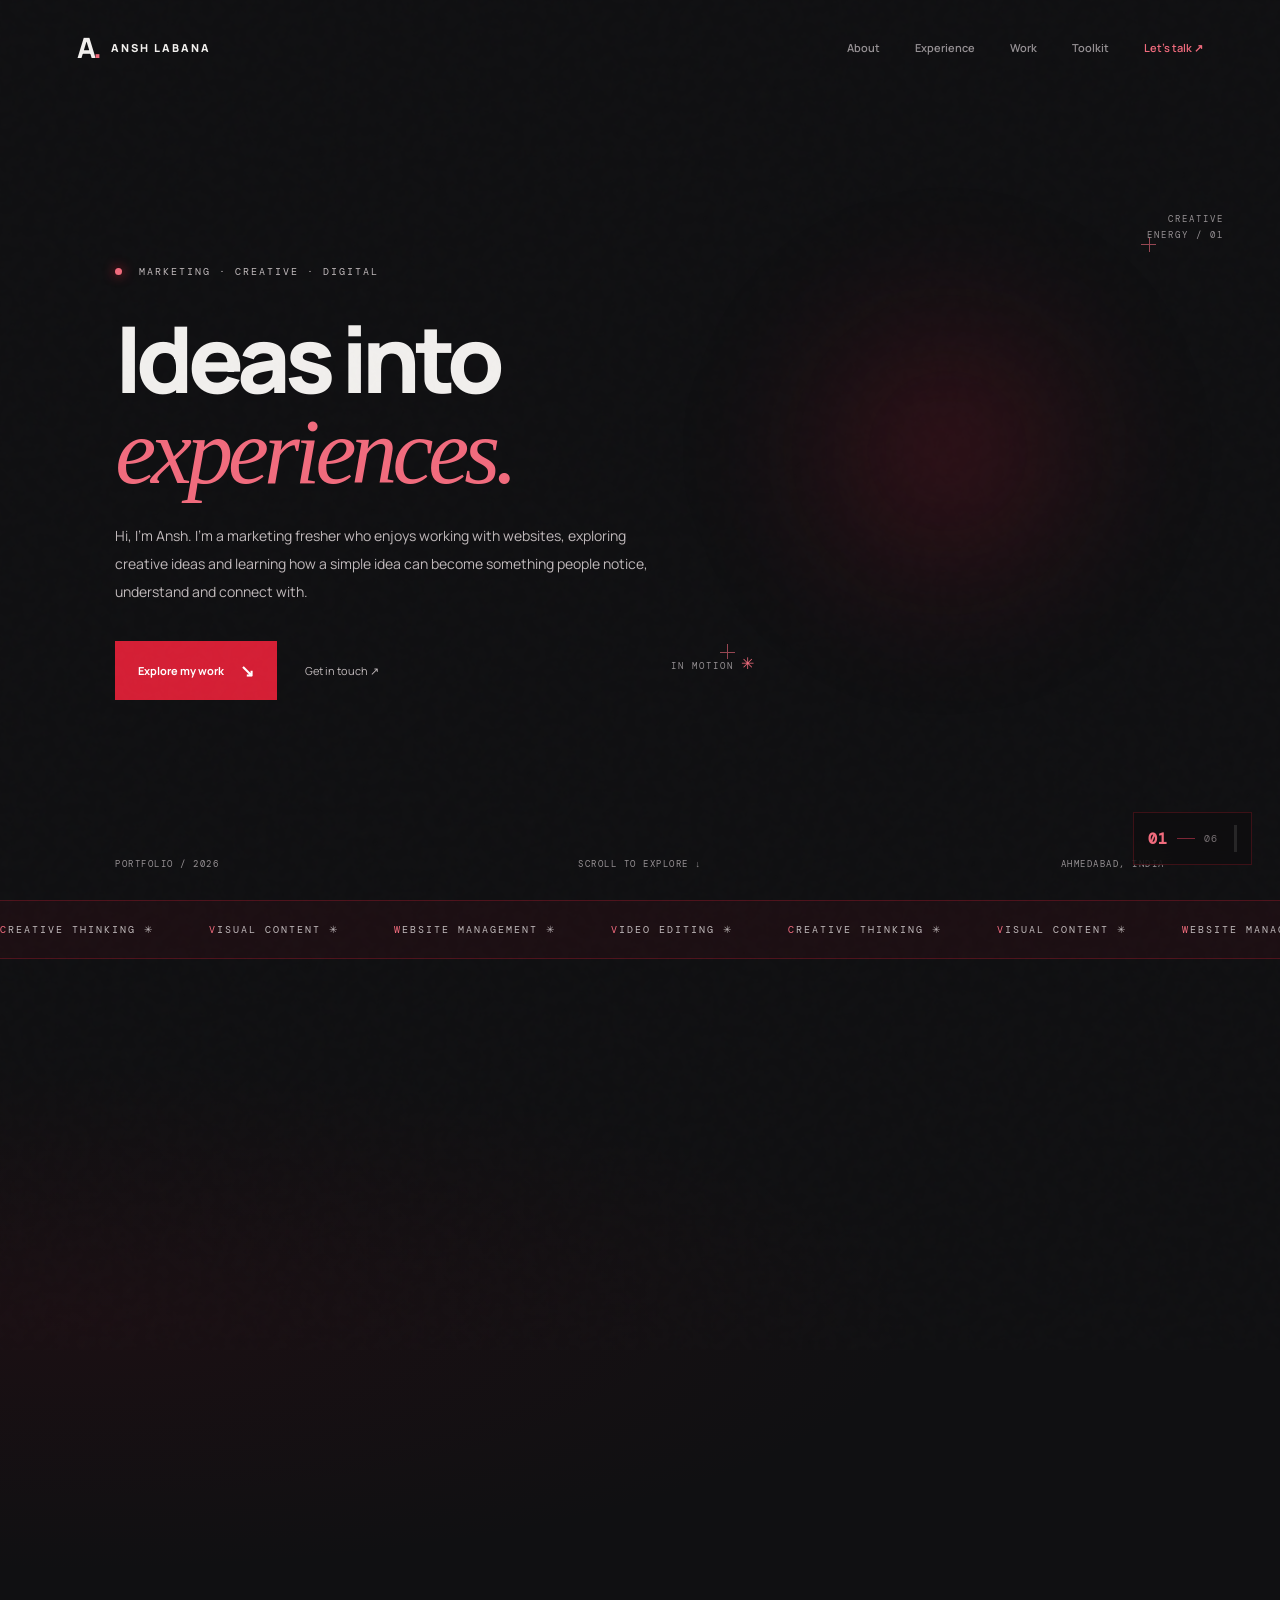
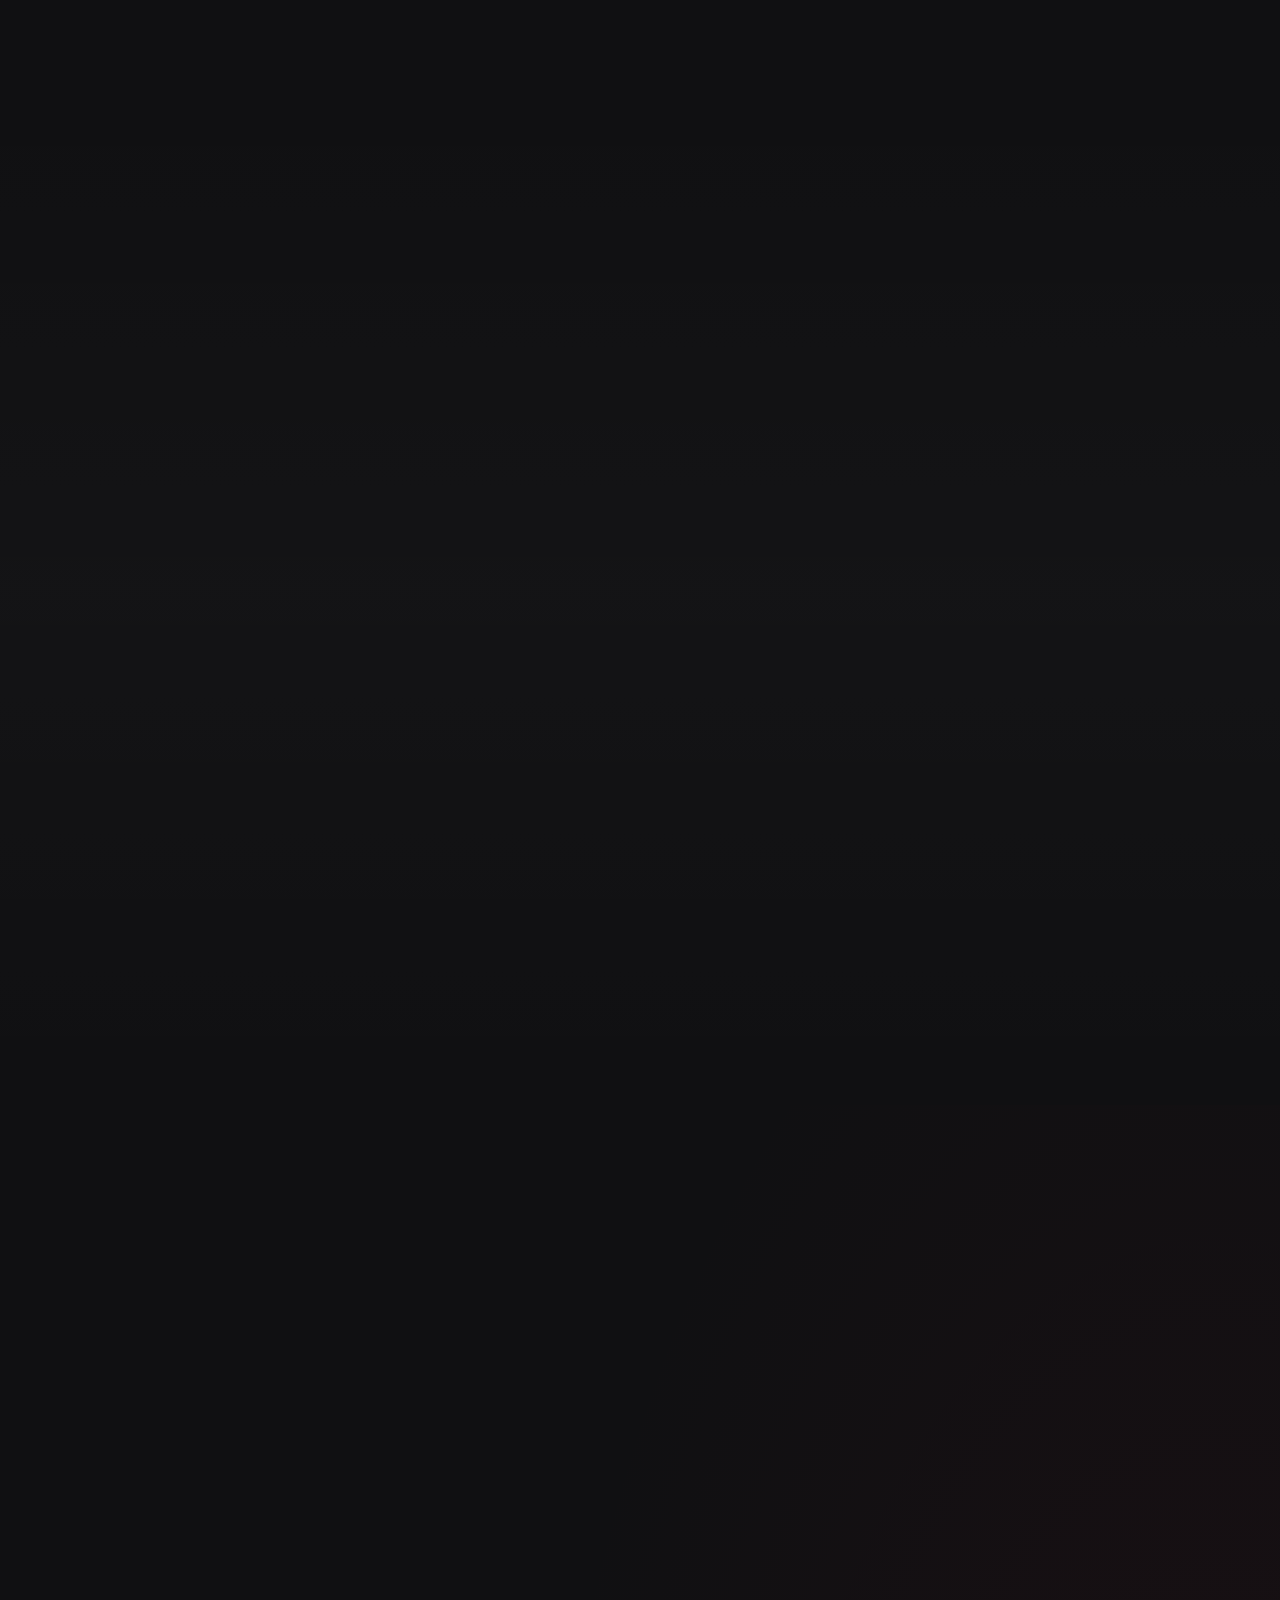
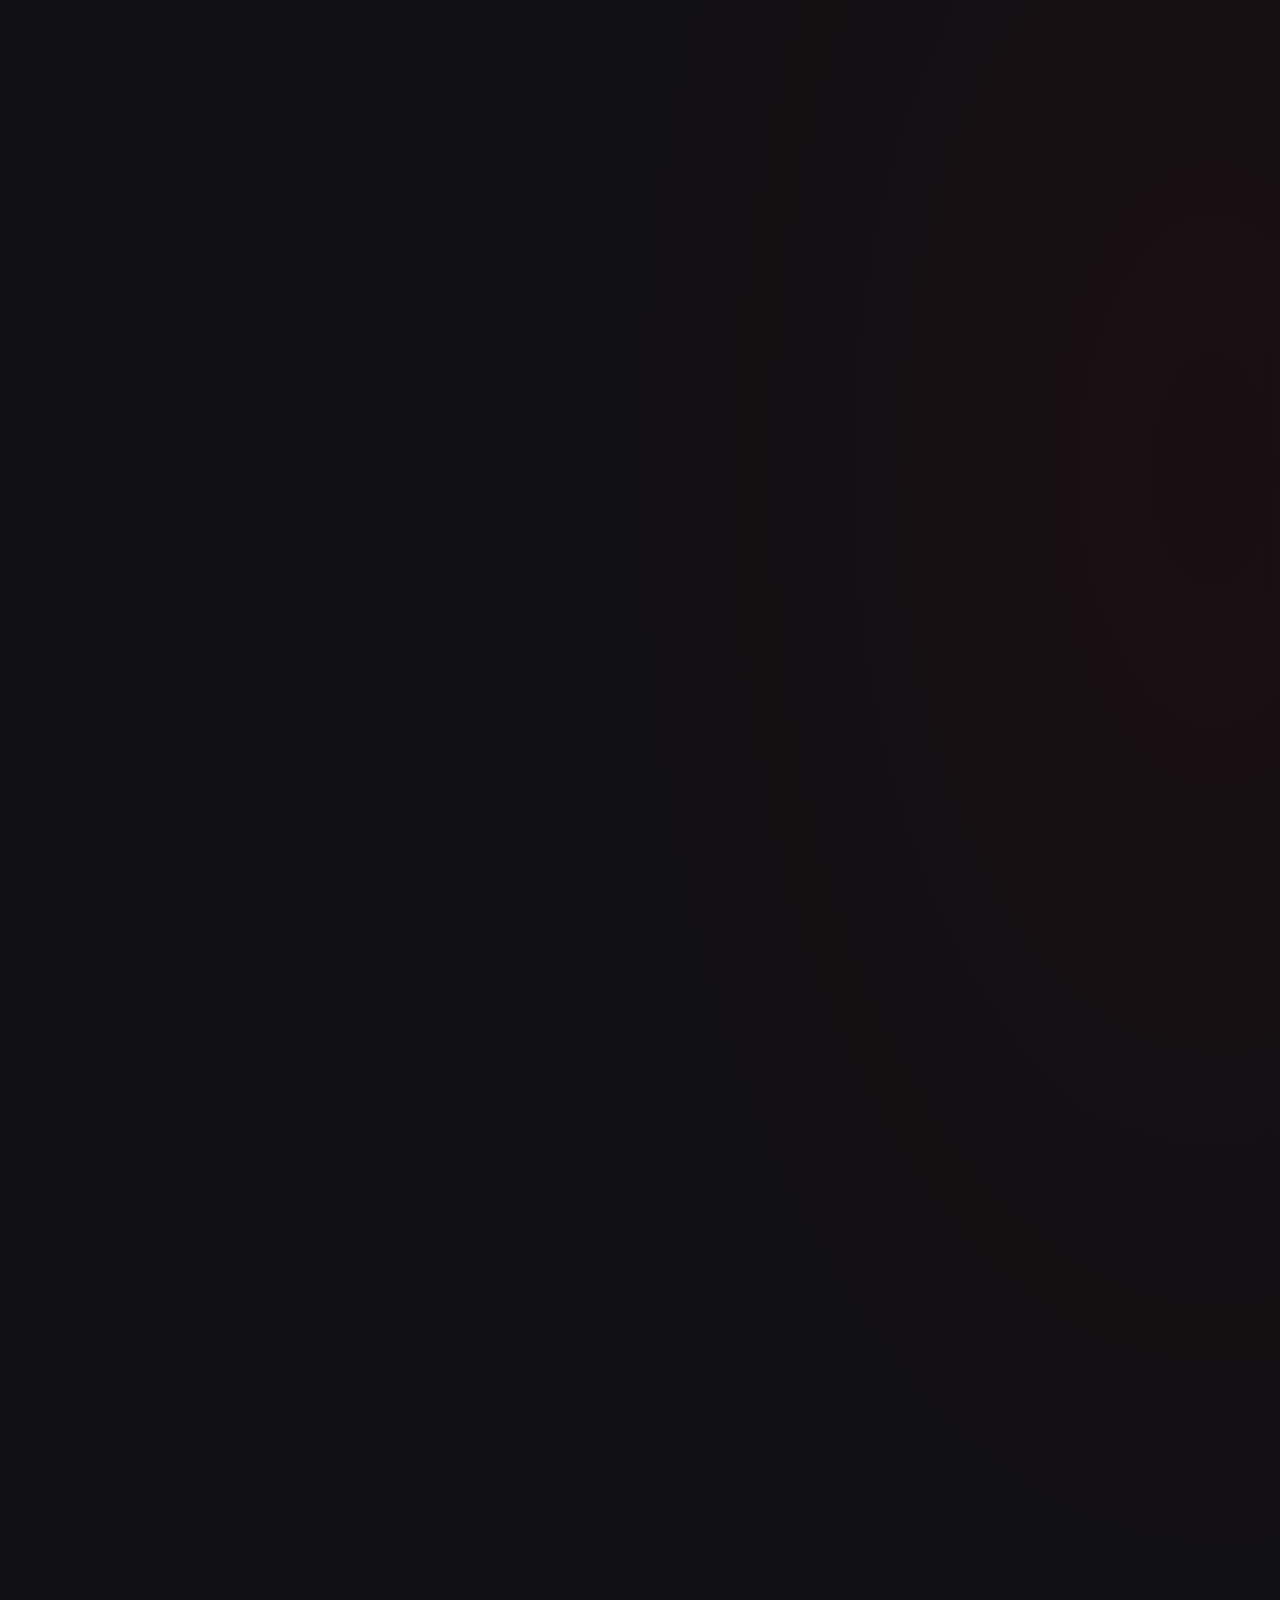
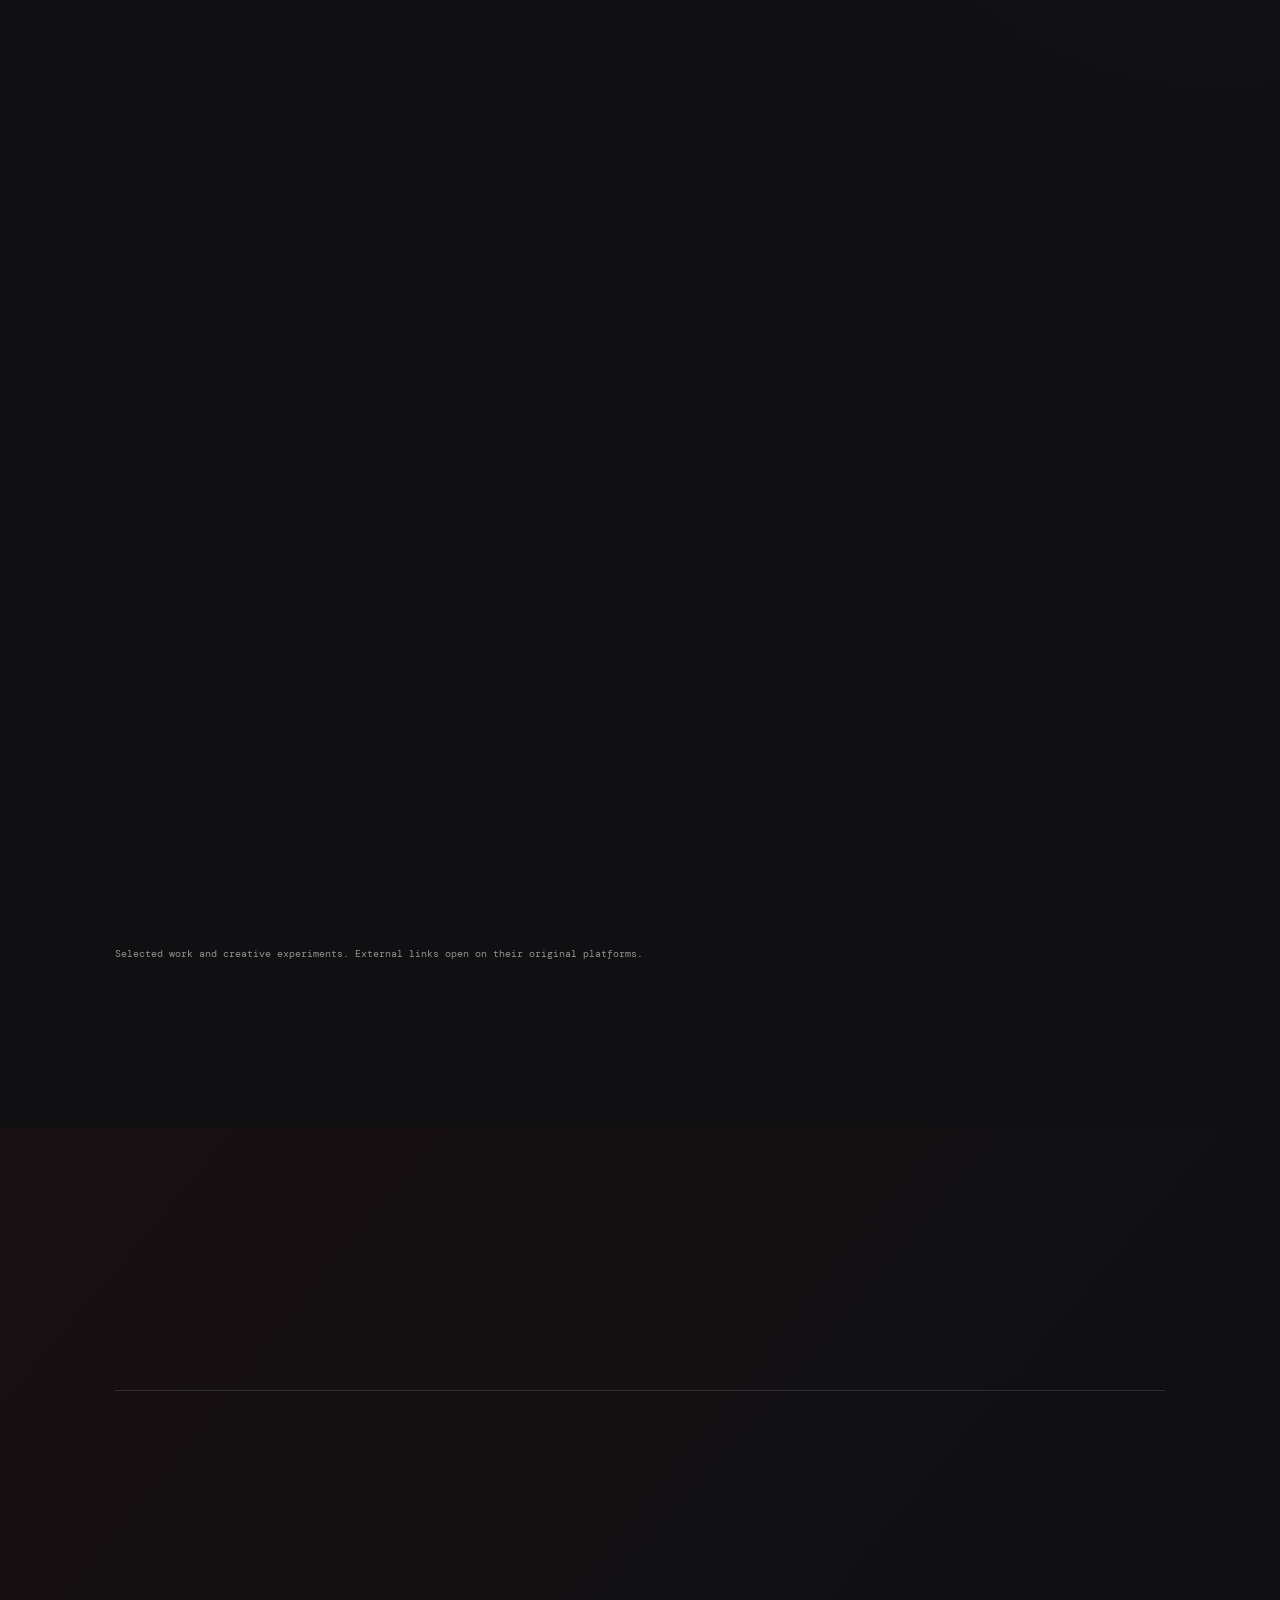
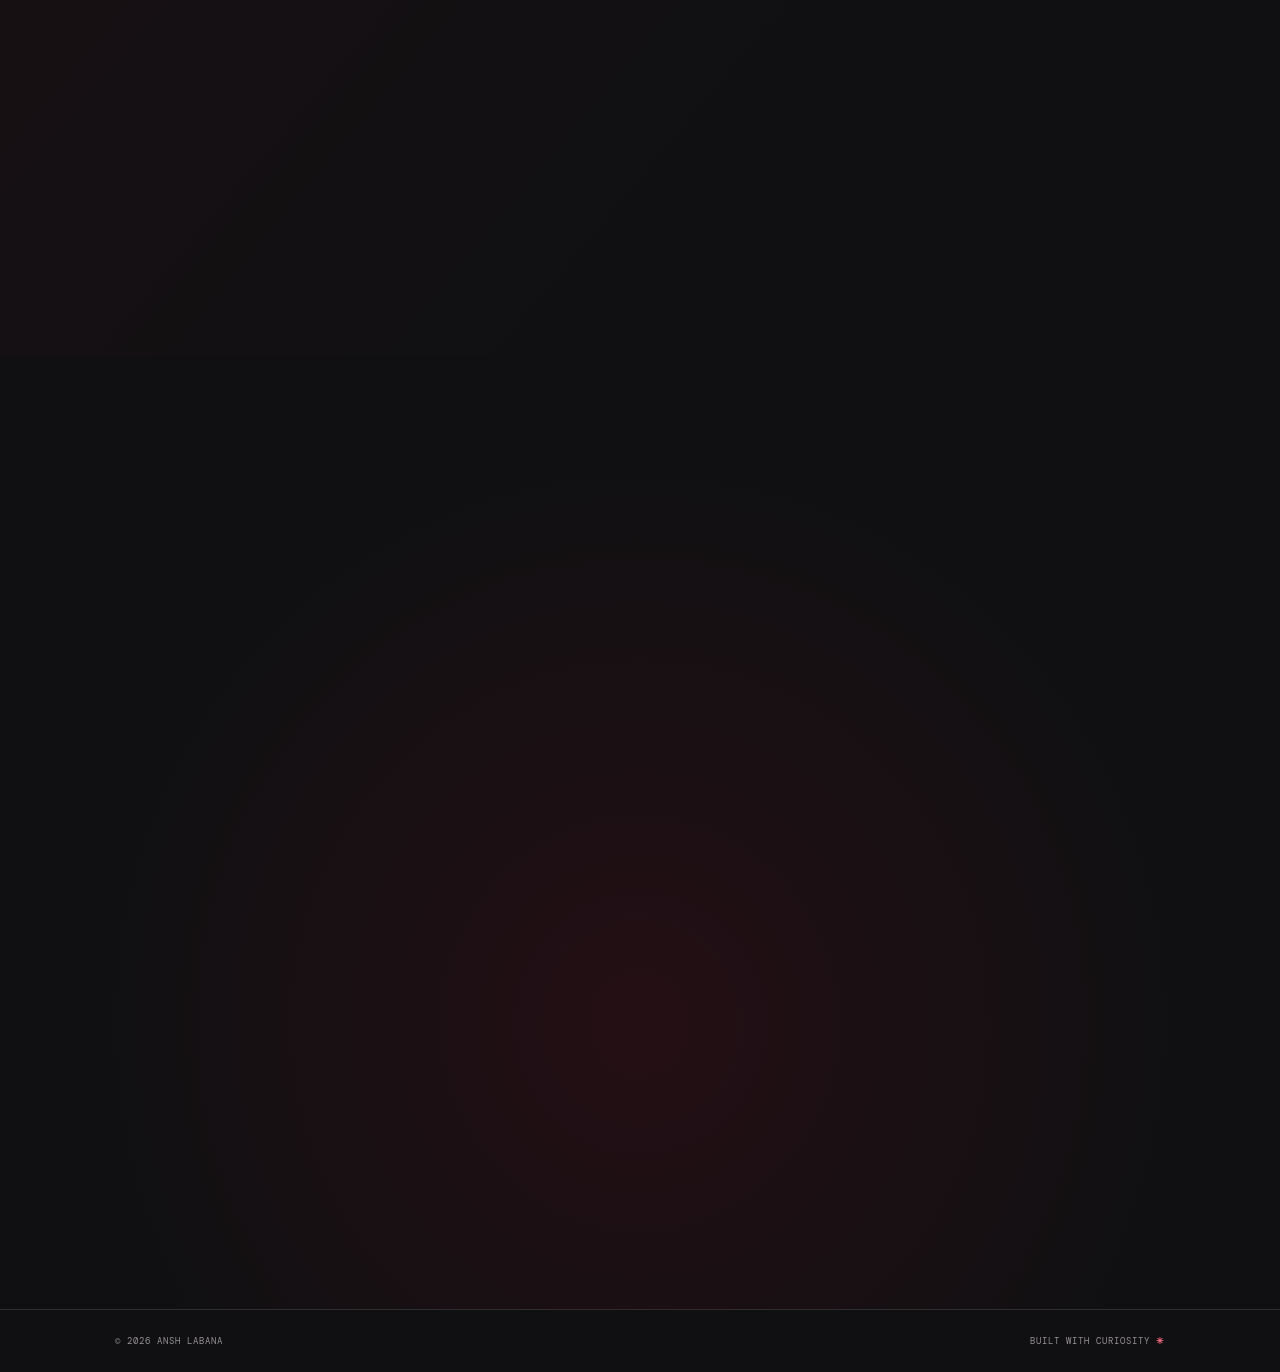
==== commit e3477659: "Improve portfolio metadata and avoid duplicate JavaScript loading" ====
--- a/ansh_labana_portfolio/index.html
+++ b/ansh_labana_portfolio/index.html
@@ -5,9 +5,14 @@
   <meta charset="UTF-8">
   <meta name="viewport" content="width=device-width, initial-scale=1.0">
   <meta name="theme-color" content="#101012">
-  <script src="script.js"></script>
-
-  <meta name="description" content="Ansh Labana — Marketing fresher, creative thinker and digital experience enthusiast.">
+  <meta name="description" content="Explore Ansh Labana's portfolio: marketing internship experience, creative projects, website management, visual content and video work.">
+  <meta name="author" content="Ansh Labana">
+  <meta name="robots" content="index, follow">
+  <meta property="og:type" content="website">
+  <meta property="og:title" content="Ansh Labana | Marketing & Creative Portfolio">
+  <meta property="og:description" content="Marketing, creative ideas, digital projects and selected visual work by Ansh Labana.">
+  <meta property="og:url" content="https://anshportfolio-henna.vercel.app/">
+  <meta name="twitter:card" content="summary">
 
   <title>Ansh Labana | Creative Portfolio</title>
 
@@ -75,7 +80,7 @@
     </a>
 
 
-    <nav class="main-nav" aria-label="Main navigation">
+    <nav class="main-nav" id="main-navigation" aria-label="Main navigation">
 
       <a href="#about">About</a>
 
@@ -97,6 +102,7 @@
       type="button"
       aria-label="Toggle navigation"
       aria-expanded="false"
+      aria-controls="main-navigation"
     >
       ☰
     </button>
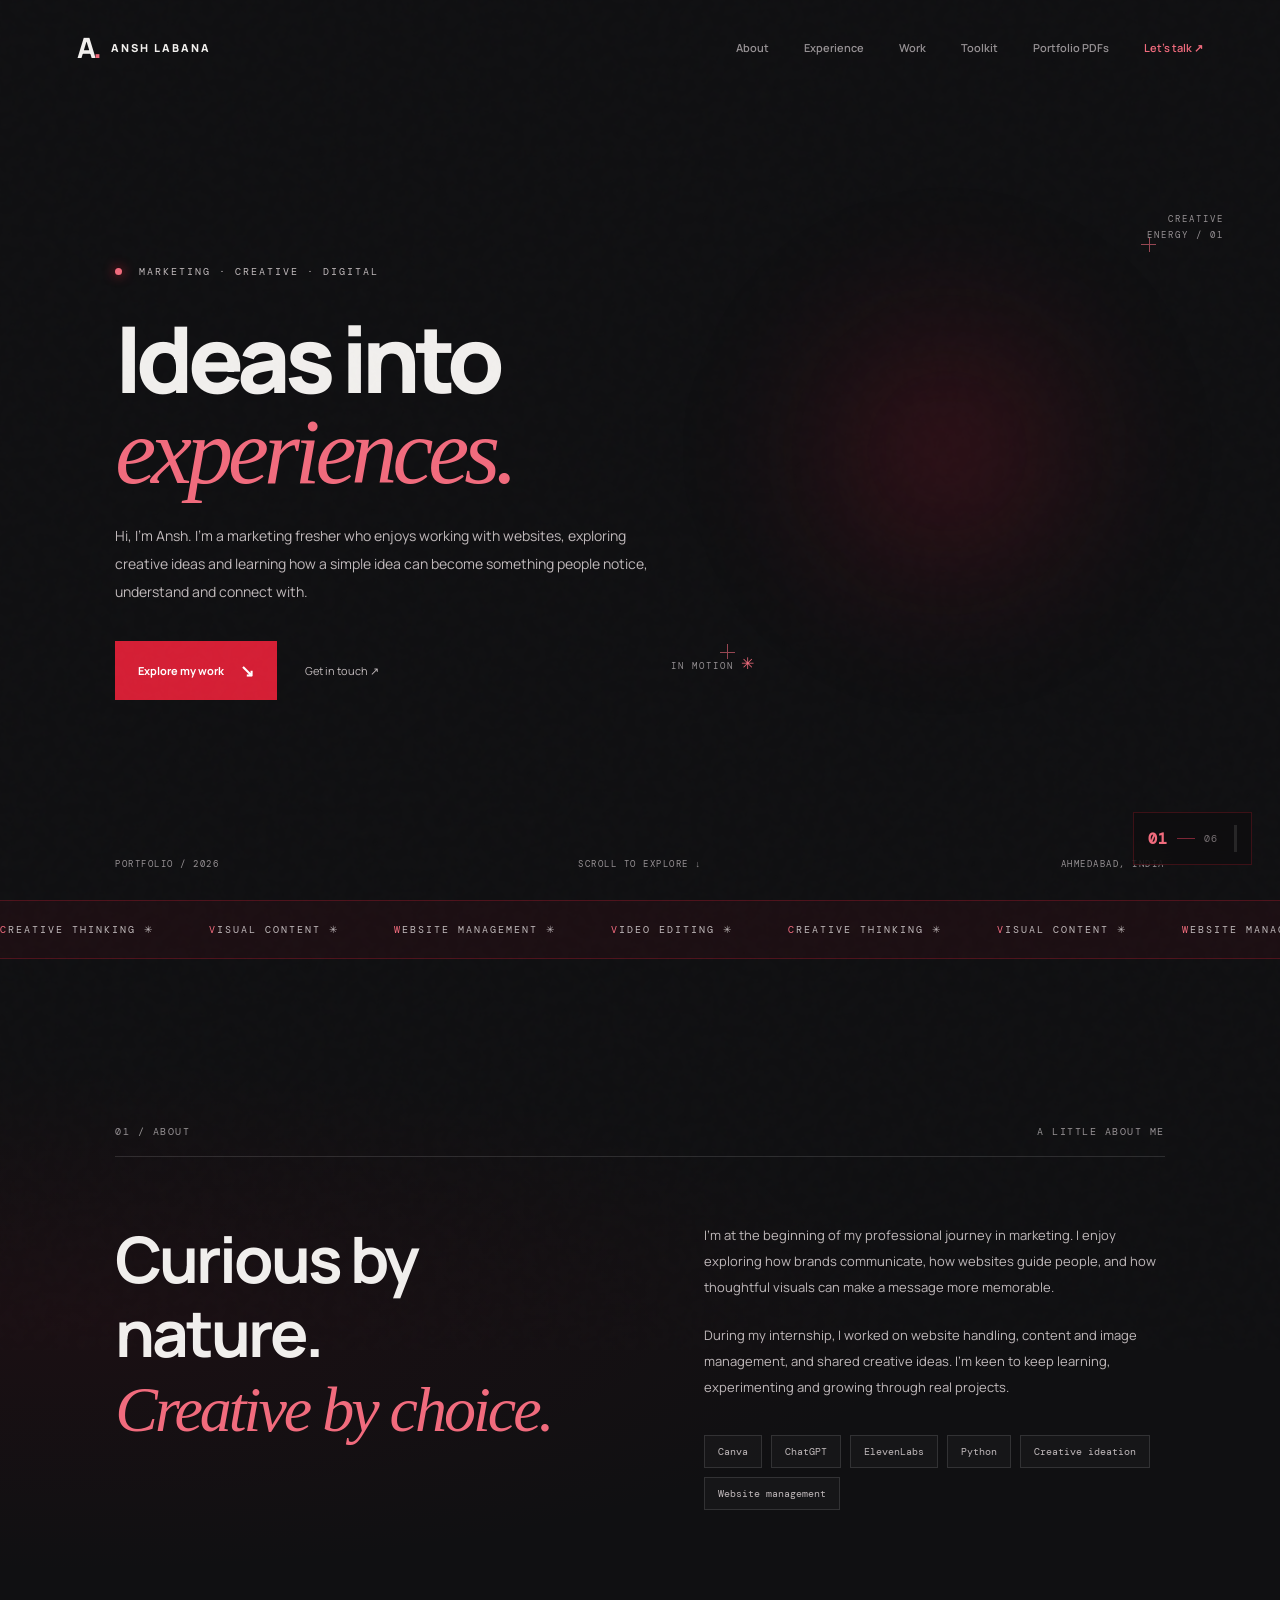
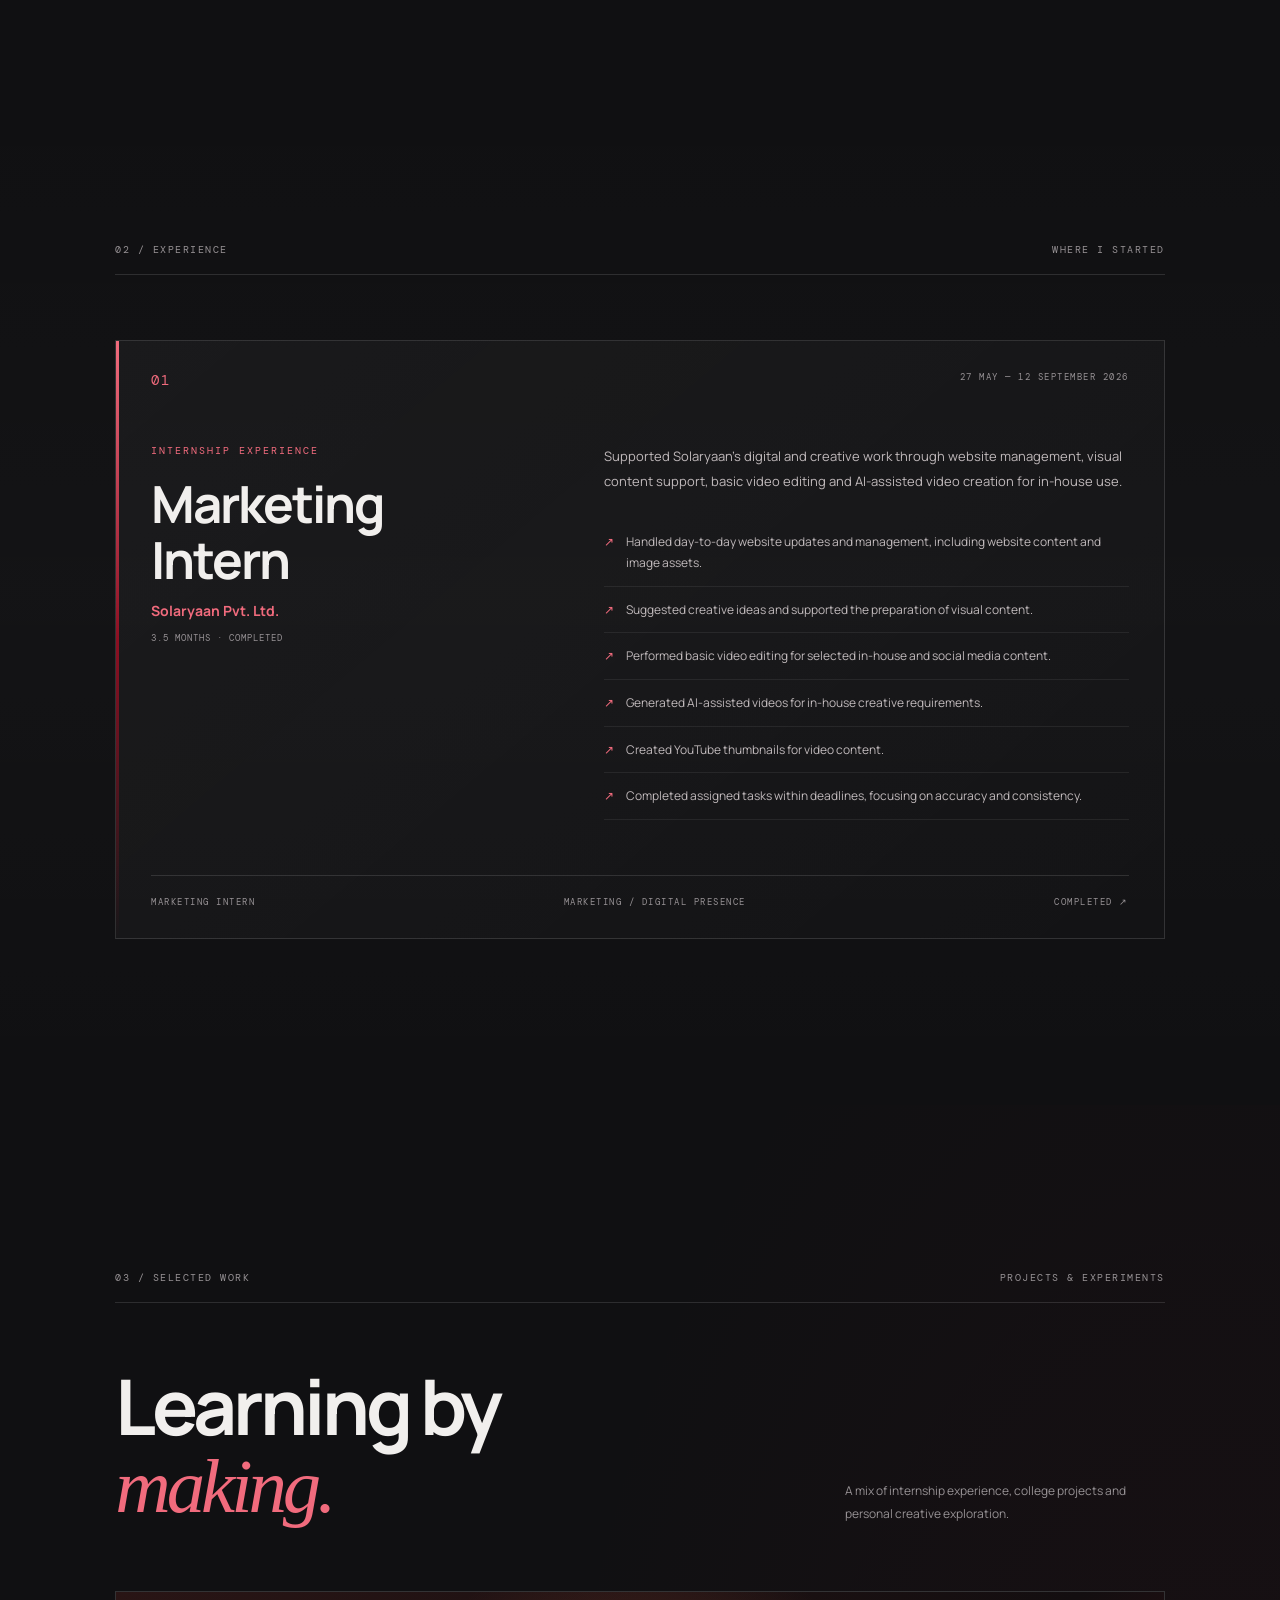
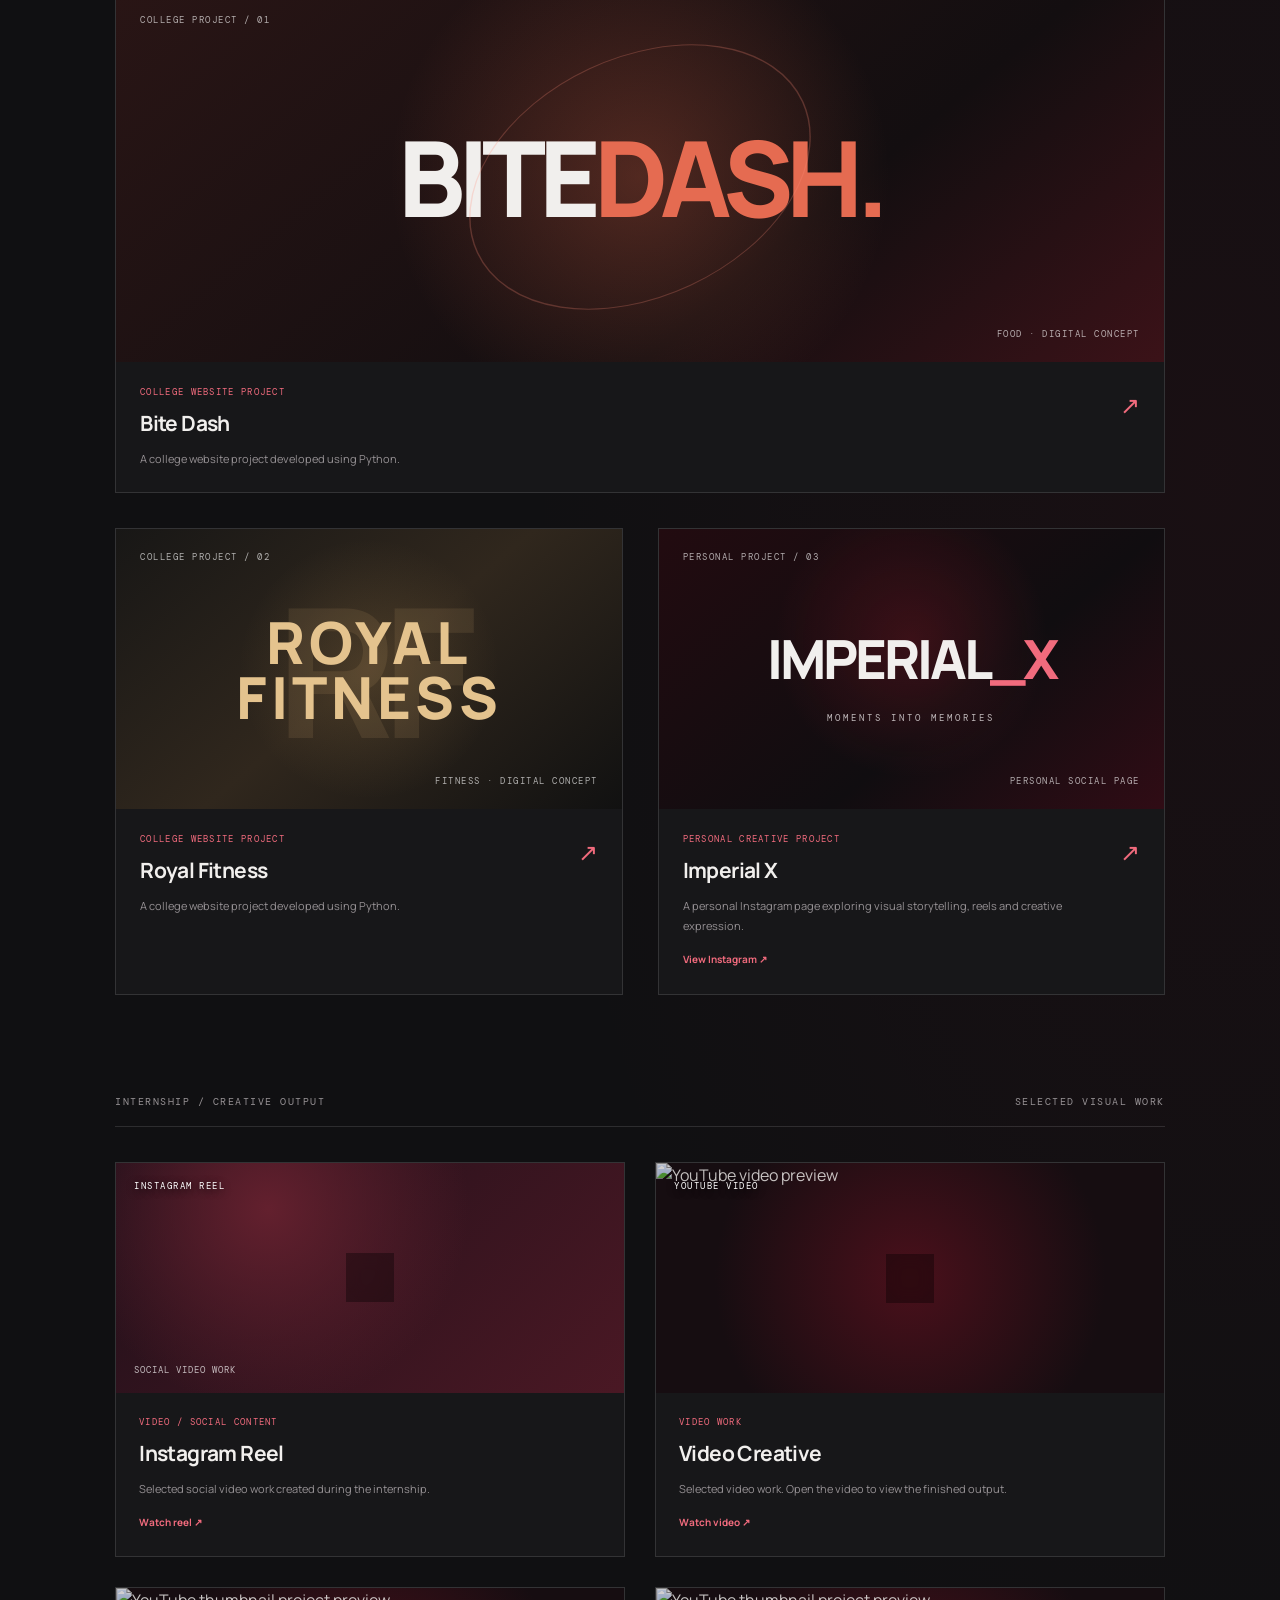
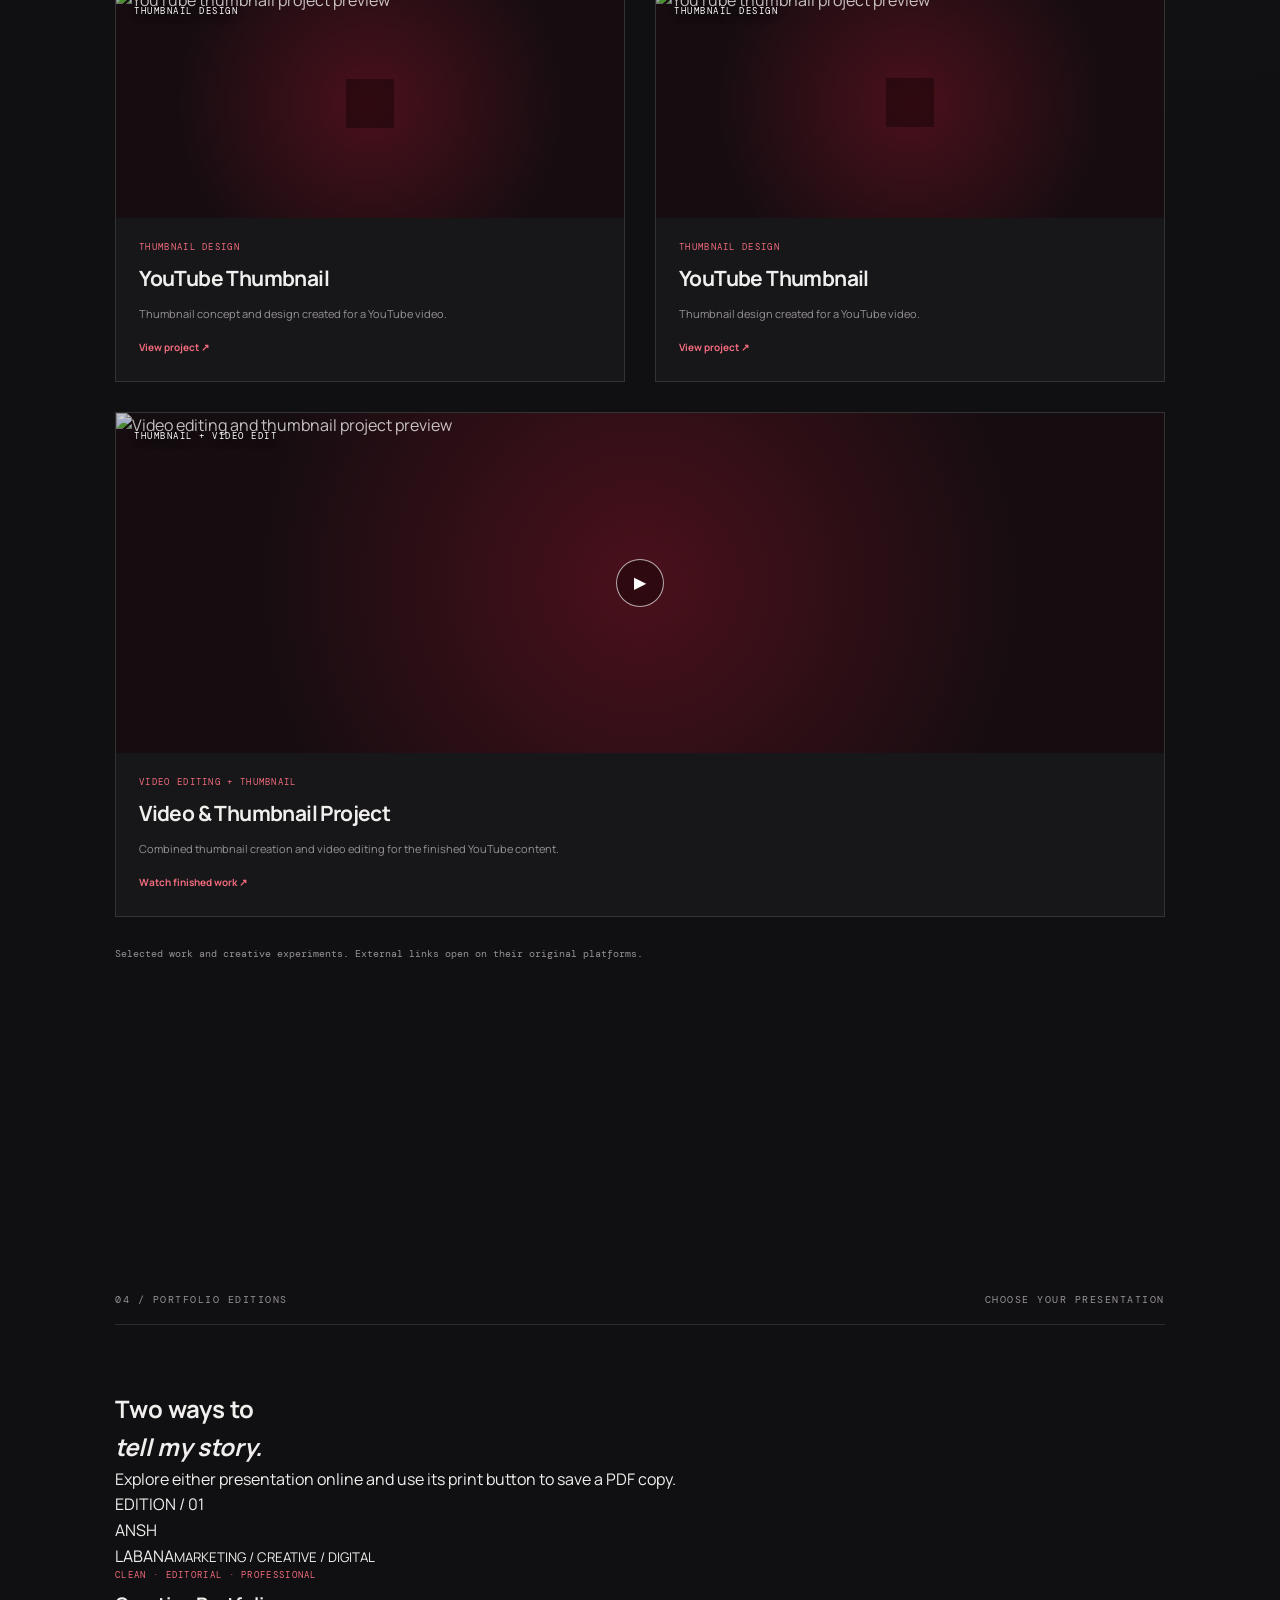
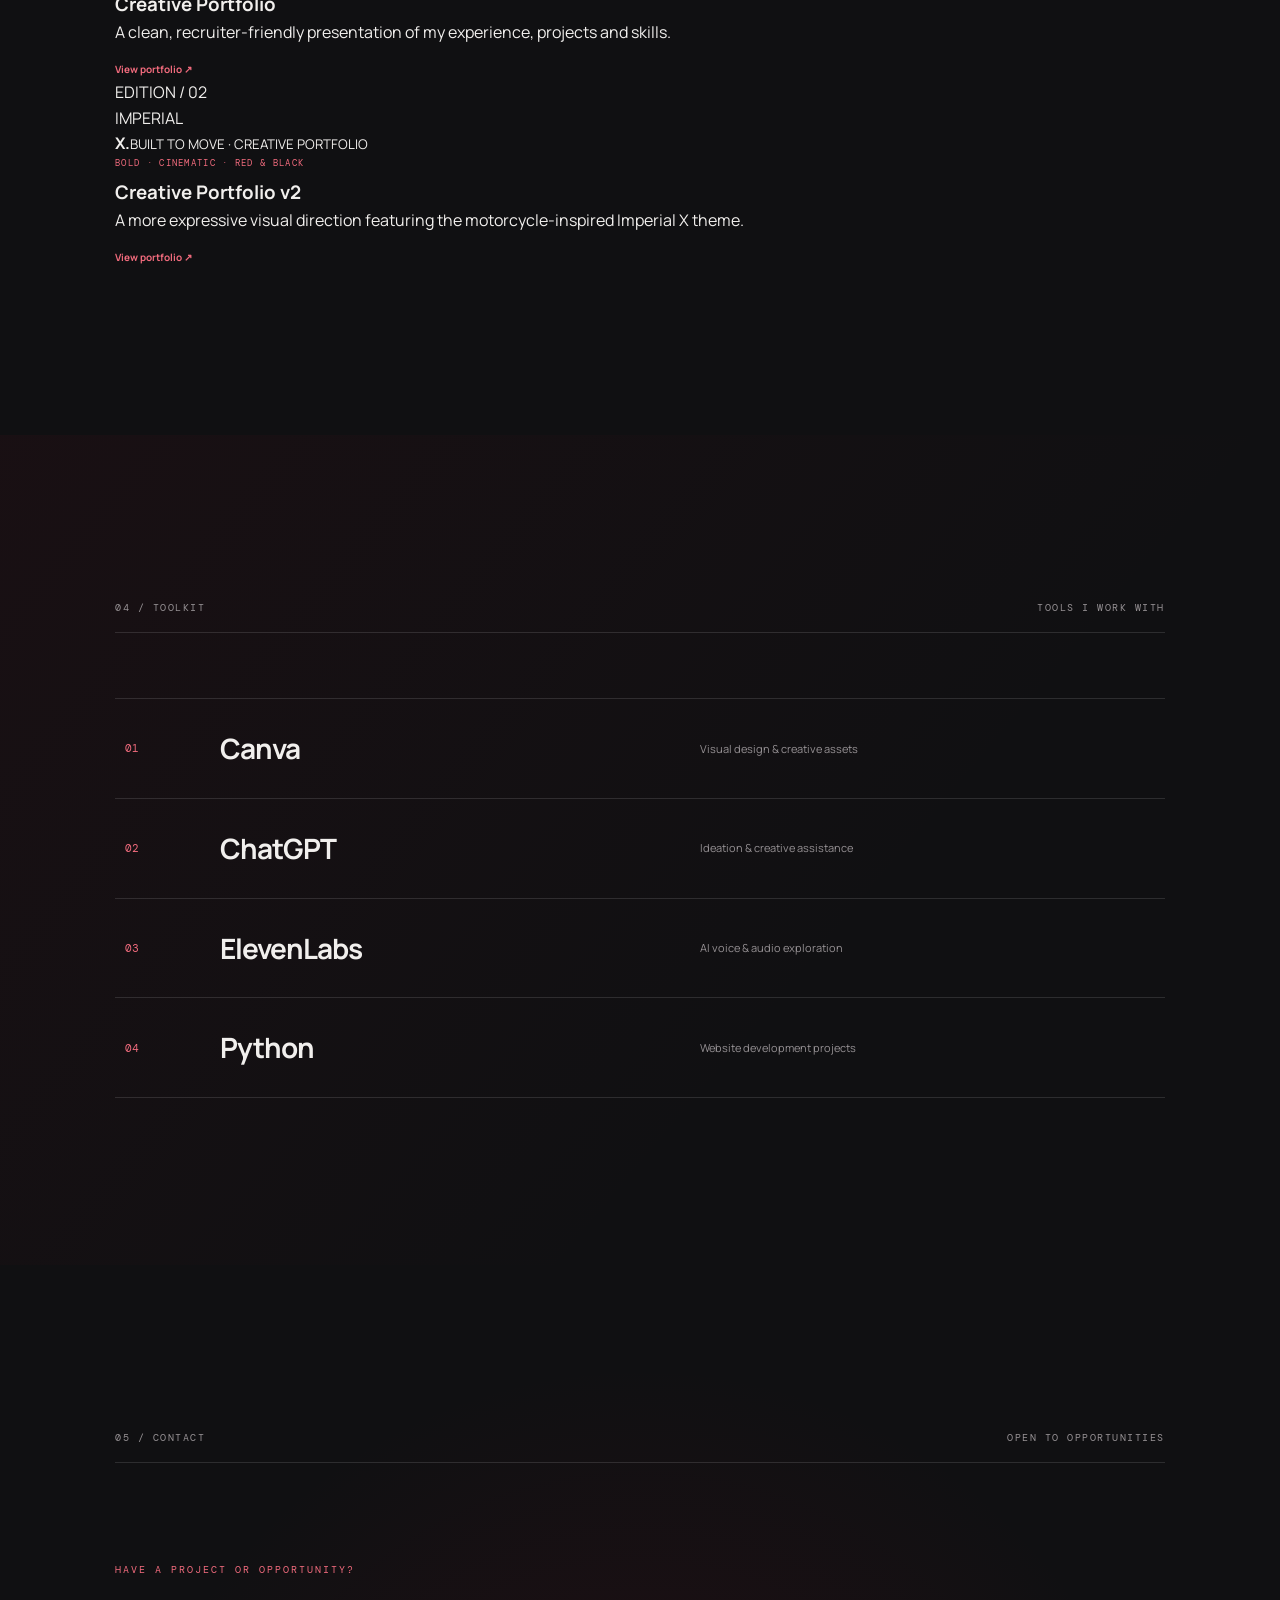
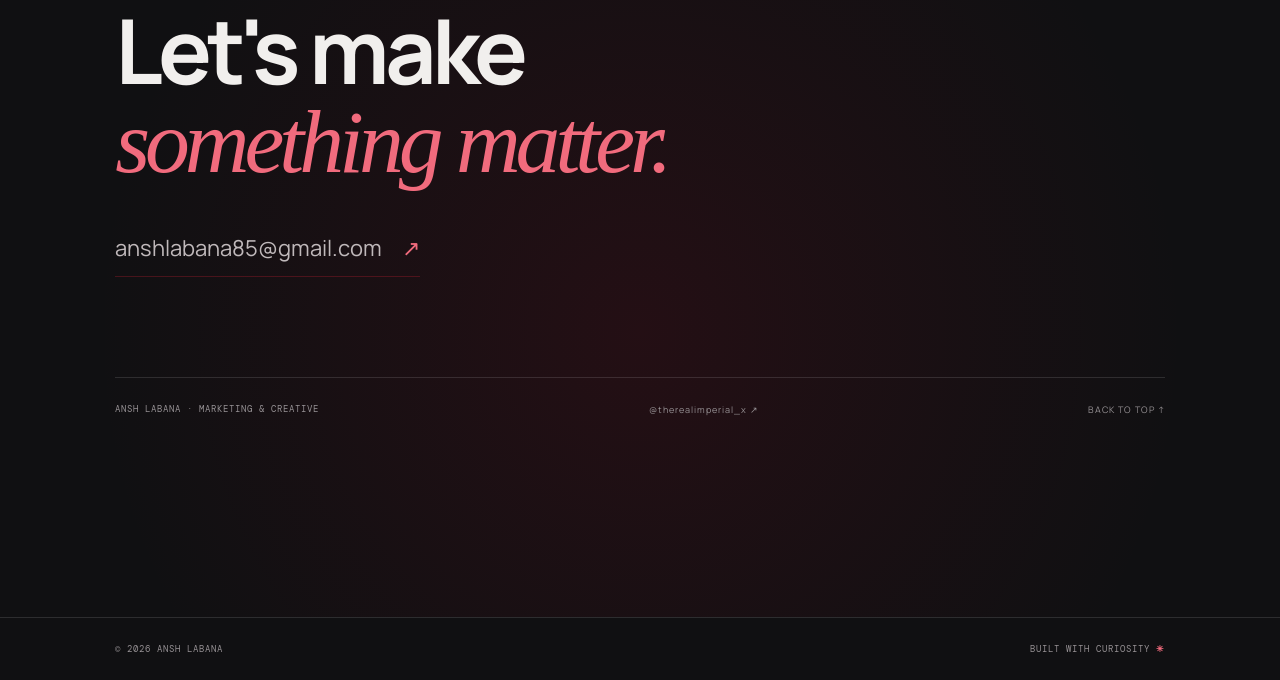
==== commit f80ae224: "Add portfolio editions section" ====
--- a/ansh_labana_portfolio/index.html
+++ b/ansh_labana_portfolio/index.html
@@ -90,6 +90,8 @@
 
       <a href="#toolkit">Toolkit</a>
 
+      <a href="#portfolio-editions">Portfolio PDFs</a>
+
       <a href="#contact" class="nav-contact">
         Let's talk <span>↗</span>
       </a>
@@ -916,6 +918,15 @@
     </section>
 
 
+    <section class="portfolio-editions section" id="portfolio-editions">
+      <div class="section-kicker reveal"><span>04 / PORTFOLIO EDITIONS</span><span>CHOOSE YOUR PRESENTATION</span></div>
+      <div class="portfolio-editions-heading reveal"><h2>Two ways to<br><em>tell my story.</em></h2><p>Explore either presentation online and use its print button to save a PDF copy.</p></div>
+      <div class="edition-grid">
+        <article class="edition-card reveal"><span class="edition-number">EDITION / 01</span><div class="edition-preview classic-preview"><span>ANSH<br>LABANA</span><small>MARKETING / CREATIVE / DIGITAL</small></div><div class="edition-card-copy"><span class="project-type">CLEAN · EDITORIAL · PROFESSIONAL</span><h3>Creative Portfolio</h3><p>A clean, recruiter-friendly presentation of my experience, projects and skills.</p><a class="inline-link" href="./portfolio-classic.html">View portfolio ↗</a></div></article>
+        <article class="edition-card reveal"><span class="edition-number">EDITION / 02</span><div class="edition-preview moto-preview"><span>IMPERIAL<br><b>X.</b></span><small>BUILT TO MOVE · CREATIVE PORTFOLIO</small></div><div class="edition-card-copy"><span class="project-type">BOLD · CINEMATIC · RED & BLACK</span><h3>Creative Portfolio v2</h3><p>A more expressive visual direction featuring the motorcycle-inspired Imperial X theme.</p><a class="inline-link" href="./portfolio-v2.html">View portfolio ↗</a></div></article>
+      </div>
+    </section>
+
     <!-- =====================================
          TOOLKIT SECTION
     ====================================== -->
